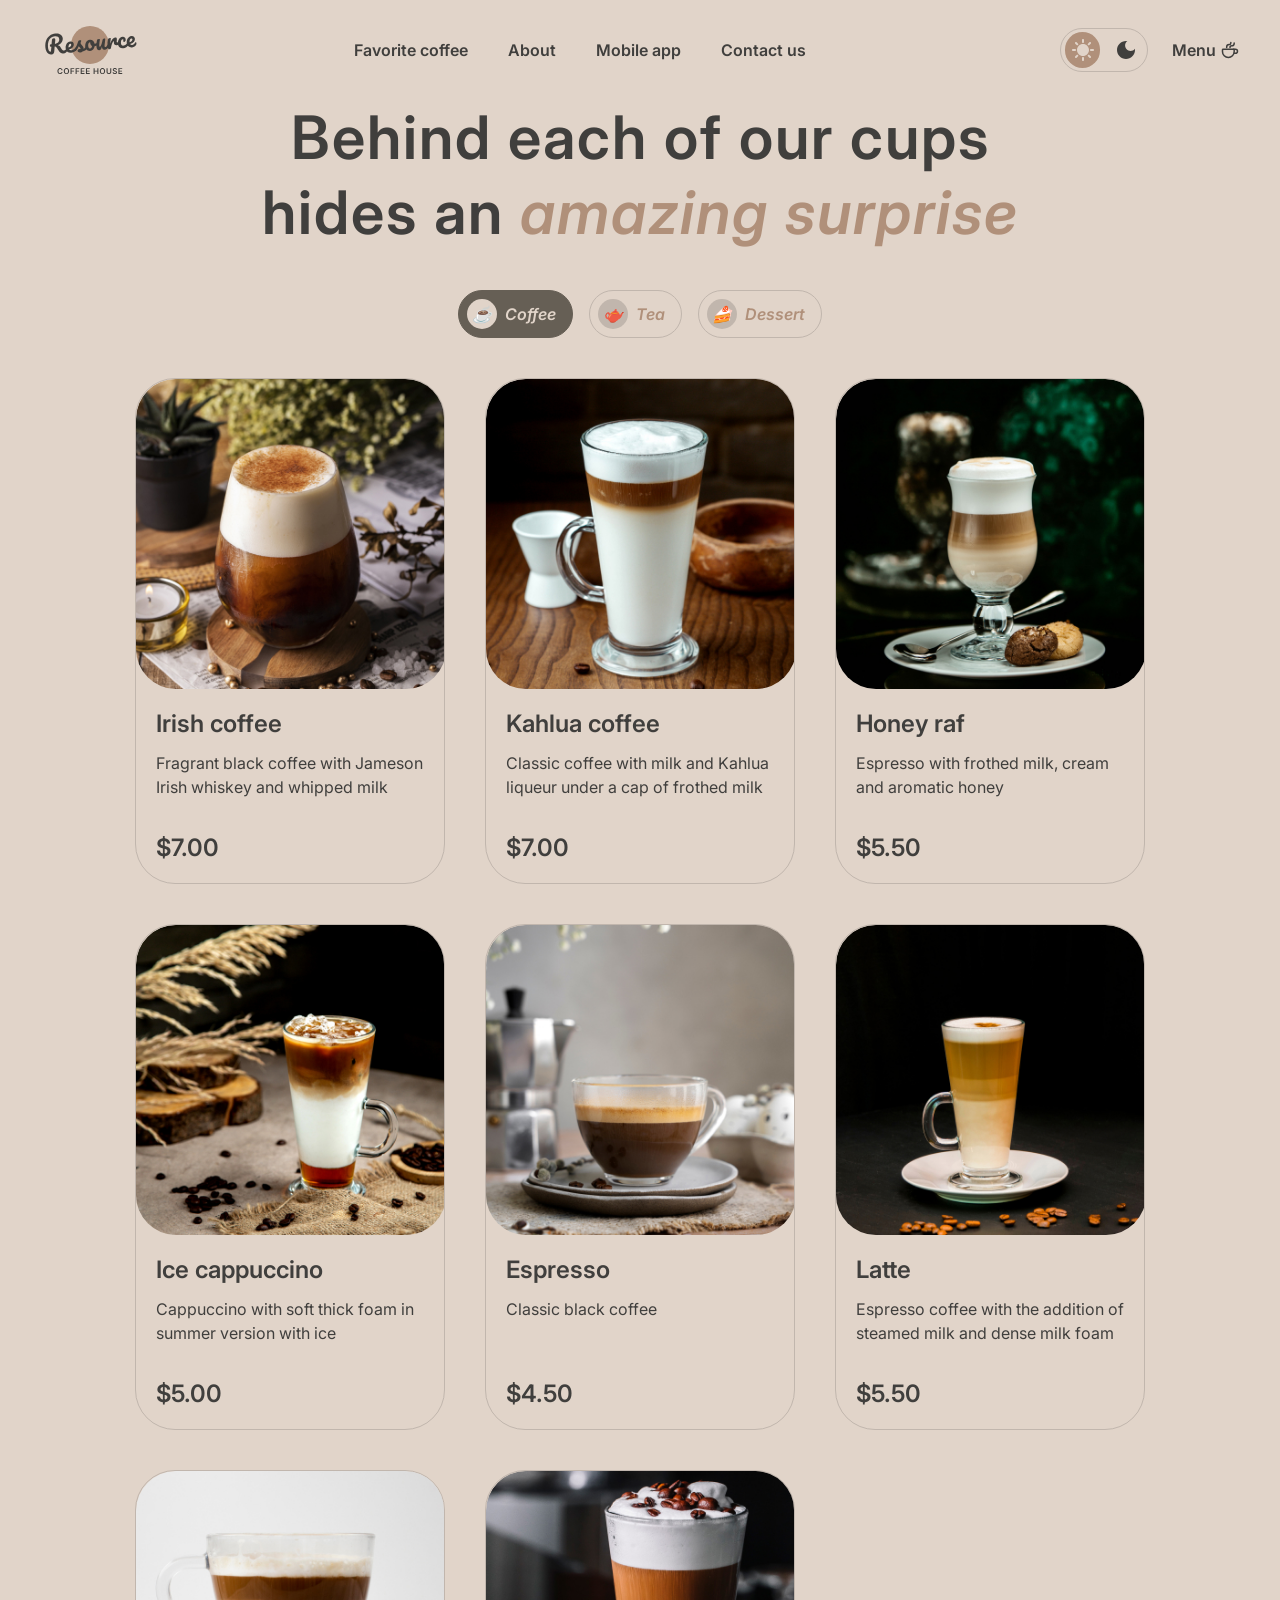
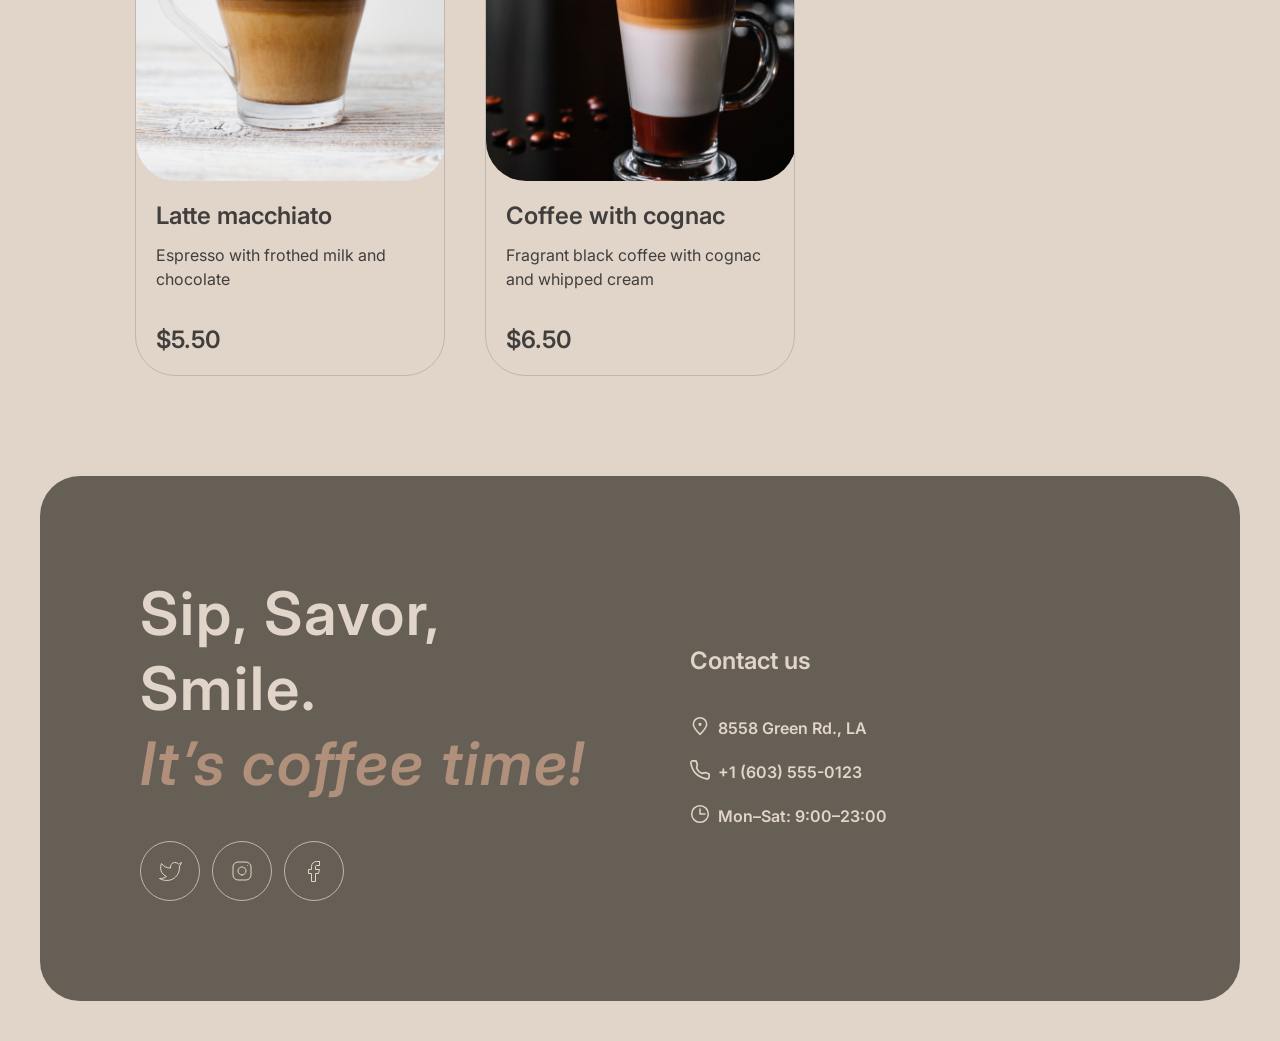
==== menu.html @ de2faab5 "Merge branch 'landing-page' of https://github.com/romanusovich/rsschool-landing-page into landing-pa" ====
<!DOCTYPE html>
<html lang="en">
<head>
    <meta charset="UTF-8">
    <meta name="viewport" content="width=device-width, initial-scale=1.0">
    <link rel="preconnect" href="https://fonts.googleapis.com">
    <link rel="preconnect" href="https://fonts.gstatic.com" crossorigin>
    <link href="https://fonts.googleapis.com/css2?family=Inter:ital,opsz,wght@0,14..32,100..900;1,14..32,100..900&family=Montserrat:ital,wght@0,100..900;1,100..900&display=swap" rel="stylesheet">
    <link rel="stylesheet" href="css/general.css">
    <link rel="stylesheet" href="css/menu.css">
    <link rel="stylesheet" href="css/hover.css">
    <link rel="stylesheet" href="css/theme-switch.css">
    <link rel="icon" href="images/logo.svg" type="image/svg+xml">
    <title>Coffee House</title>
</head>
<body class="light-theme">
    <div class="container">
        <header>
            <a class="logo" href="index.html">
                <img src="images/logo.svg" alt="Coffee House logo">
            </a>
            <nav>
                <ul>
                    <li><a class="action" href="index.html#fav-coffee">Favorite coffee</a></li>
                    <li><a class="action" href="index.html#about">About</a></li>
                    <li><a class="action" href="index.html#mobile-app">Mobile app</a></li>
                    <li><a class="action" href="index.html#contacts-offer">Contact us</a></li>
                </ul>
            </nav>
            <div class="header-actions">
                <div class="theme-switch">
                    <div class="light active">
                        <svg width="22" height="22" viewBox="0 0 22 22" xmlns="http://www.w3.org/2000/svg">
                            <path d="M10 3V1C10 0.45 10.45 0 11 0C11.55 0 12 0.45 12 1V3C12 3.55 11.55 4 11 4C10.45 4 10 3.55 10 3ZM17.36 6.05L18.77 4.63C19.16 4.24 19.16 3.61 18.77 3.22C18.38 2.83 17.75 2.83 17.36 3.22L15.95 4.64C15.56 5.03 15.56 5.66 15.95 6.05C16.34 6.44 16.97 6.44 17.36 6.05ZM21 10H19C18.45 10 18 10.45 18 11C18 11.55 18.45 12 19 12H21C21.55 12 22 11.55 22 11C22 10.45 21.55 10 21 10ZM11 18C10.45 18 10 18.45 10 19V21C10 21.55 10.45 22 11 22C11.55 22 12 21.55 12 21V19C12 18.45 11.55 18 11 18ZM4.64 6.05L3.22 4.64C2.83 4.25 2.83 3.61 3.22 3.23C3.61 2.85 4.25 2.84 4.63 3.23L6.04 4.64C6.43 5.03 6.43 5.67 6.04 6.05C5.65 6.43 5.02 6.44 4.64 6.05ZM15.95 15.95C15.56 16.34 15.56 16.98 15.95 17.36L17.36 18.77C17.75 19.16 18.39 19.16 18.77 18.77C19.16 18.38 19.16 17.74 18.77 17.36L17.36 15.95C16.98 15.56 16.34 15.56 15.95 15.95ZM1 12H3C3.55 12 4 11.55 4 11C4 10.45 3.55 10 3 10H1C0.45 10 0 10.45 0 11C0 11.55 0.45 12 1 12ZM4.64 18.78L6.05 17.37C6.44 16.98 6.44 16.34 6.05 15.96C5.66 15.58 5.02 15.57 4.64 15.96L3.23 17.37C2.84 17.76 2.84 18.4 3.23 18.78C3.61 19.17 4.25 19.17 4.64 18.78ZM11 5C7.69 5 5 7.69 5 11C5 14.31 7.69 17 11 17C14.31 17 17 14.31 17 11C17 7.69 14.31 5 11 5Z"/>
                        </svg>
                    </div>
                    <div class="dark">
                        <svg width="18" height="18" viewBox="0 0 18 18" xmlns="http://www.w3.org/2000/svg">
                            <path d="M9 0C4.03 0 0 4.03 0 9C0 13.97 4.03 18 9 18C13.97 18 18 13.97 18 9C18 8.54 17.96 8.08 17.9 7.64C16.92 9.01 15.32 9.9 13.5 9.9C10.52 9.9 8.1 7.48 8.1 4.5C8.1 2.69 8.99 1.08 10.36 0.0999999C9.92 0.0399999 9.46 0 9 0Z"/>
                        </svg>
                    </div>
                </div>
                <div class="coffee-menu">
                    <a class="action" href="menu.html">
                        <p class="action">Menu</p>
                        <svg width="20" height="20" viewBox="0 0 20 20" fill="none" xmlns="http://www.w3.org/2000/svg">
                            <path d="M14.167 9.76667V11.6667C14.167 14.8883 11.5553 17.5 8.33366 17.5C5.112 17.5 2.50033 14.8883 2.50033 11.6667V9.76667C2.50033 9.4353 2.76896 9.16667 3.10033 9.16667H13.567C13.8984 9.16667 14.167 9.4353 14.167 9.76667Z" stroke="currentColor" stroke-width="1.5" stroke-linecap="round" stroke-linejoin="round"/>
                            <path d="M10.0003 7.50008C10.0003 6.66675 10.5956 5.83341 11.786 5.83341C13.101 5.83341 14.167 4.76743 14.167 3.45246V2.91675" stroke="currentColor" stroke-width="1.5" stroke-linecap="round" stroke-linejoin="round"/>
                            <path d="M6.66634 7.5V7.08333C6.66634 5.70262 7.78563 4.58333 9.16634 4.58333C10.0868 4.58333 10.833 3.83714 10.833 2.91667V2.5" stroke="currentColor" stroke-width="1.5" stroke-linecap="round" stroke-linejoin="round"/>
                            <path d="M13.333 9.16675H15.4163C16.5669 9.16675 17.4997 10.0995 17.4997 11.2501C17.4997 12.4007 16.5669 13.3334 15.4163 13.3334H14.1663" stroke="currentColor" stroke-width="1.5" stroke-linecap="round" stroke-linejoin="round"/>
                        </svg>
                    </a>
                </div>
                <div class="burger-menu">
                    <svg width="18" height="10" viewBox="0 0 18 10" fill="none" xmlns="http://www.w3.org/2000/svg">
                        <path d="M0.75 0.75H16.75" stroke="#403F3D" stroke-width="1.5" stroke-linecap="round" stroke-linejoin="round"/>
                        <path d="M0.75 8.75H16.75" stroke="#403F3D" stroke-width="1.5" stroke-linecap="round" stroke-linejoin="round"/>
                    </svg>
                </div>
            </div>
        </header>
        <main>
            <section class="menu">
                <div class="menu-offer">
                    <h2>Behind each of our cups hides an <span>amazing surprise</span></h2>
                    <div class="menu-tabs">
                        <button class="active">
                            <span class="tab-icon action">☕</span>
                            <span class="tab-text action">Coffee</span>
                        </button>
                        <button>
                            <span class="tab-icon action">🫖</span>
                            <span class="tab-text action">Tea</span>
                        </button>
                        <button>
                            <span class="tab-icon action">🍰</span>
                            <span class="tab-text action">Dessert</span>
                        </button>
                    </div>
                </div>
                <div class="menu-grid">
                    <div class="menu-item">
                        <img src="images/coffee-1.jpg" alt="Irish coffee">
                        <div class="menu-item-description">
                            <h3>Irish coffee</h3>
                            <p class="medium">Fragrant black coffee with Jameson Irish whiskey and whipped milk</p>
                            <h3 class="price">$7.00</h3>
                        </div>
                    </div>
                    <div class="menu-item">
                        <img src="images/coffee-2.jpg" alt="Kahlua coffee">
                        <div class="menu-item-description">
                            <h3>Kahlua coffee</h3>
                            <p class="medium">Classic coffee with milk and Kahlua liqueur under a cap of frothed milk</p>
                            <h3 class="price">$7.00</h3>
                        </div>
                    </div>
                    <div class="menu-item">
                        <img src="images/coffee-3.jpg" alt="Honey raf">
                        <div class="menu-item-description">
                            <h3>Honey raf</h3>
                            <p class="medium">Espresso with frothed milk, cream and aromatic honey</p>
                            <h3 class="price">$5.50</h3>
                        </div>
                    </div>
                    <div class="menu-item">
                        <img src="images/coffee-4.jpg" alt="Ice cappuccino">
                        <div class="menu-item-description">
                            <h3>Ice cappuccino</h3>
                            <p class="medium">Cappuccino with soft thick foam in summer version with ice</p>
                            <h3 class="price">$5.00</h3>
                        </div>
                    </div>
                    <div class="menu-item">
                        <img src="images/coffee-5.jpg" alt="Espresso">
                        <div class="menu-item-description">
                            <h3>Espresso</h3>
                            <p class="medium">Classic black coffee</p>
                            <h3 class="price">$4.50</h3>
                        </div>
                    </div>
                    <div class="menu-item">
                        <img src="images/coffee-6.jpg" alt="Latte">
                        <div class="menu-item-description">
                            <h3>Latte</h3>
                            <p class="medium">Espresso coffee with the addition of steamed milk and dense milk foam</p>
                            <h3 class="price">$5.50</h3>
                        </div>
                    </div>
                    <div class="menu-item">
                        <img src="images/coffee-7.jpg" alt="Latte macchiato">
                        <div class="menu-item-description">
                            <h3>Latte macchiato</h3>
                            <p class="medium">Espresso with frothed milk and chocolate</p>
                            <h3 class="price">$5.50</h3>
                        </div>
                    </div>
                    <div class="menu-item">
                        <img src="images/coffee-8.jpg" alt="Coffee with cognac">
                        <div class="menu-item-description">
                            <h3>Coffee with cognac</h3>
                            <p class="medium">Fragrant black coffee with cognac and whipped cream</p>
                            <h3 class="price">$6.50</h3>
                        </div>
                    </div>
                </div>
                <button class="load-more">
                    <img src="images/refresh.svg" alt="refresh icon">
                </button>
            </section>
        </main>
        <footer>
            <div id="contacts-offer" class="contacts-offer">
                <h2>Sip, Savor, Smile. <br><span>It’s coffee time!</span></h2>
                <div class="socials">
                    <a href="https://x.com/">
                        <svg width="23" height="19" viewBox="0 0 23 19" fill="none" xmlns="http://www.w3.org/2000/svg">
                            <path d="M22.5 0.510056C22.5 0.510056 20.4821 1.70217 19.36 2.04006C18.7577 1.34757 17.9573 0.856748 17.067 0.633982C16.1767 0.411216 15.2395 0.467251 14.3821 0.794509C13.5247 1.12177 12.7884 1.70446 12.273 2.46377C11.7575 3.22309 11.4877 4.12239 11.5 5.04006V6.04006C9.74263 6.08562 8.00127 5.69587 6.43101 4.9055C4.86074 4.11513 3.51032 2.94869 2.5 1.51006C2.5 1.51006 -1.5 10.5101 7.5 14.5101C5.44053 15.908 2.98716 16.609 0.5 16.5101C9.5 21.5101 20.5 16.5101 20.5 5.01006C20.4991 4.73151 20.4723 4.45365 20.42 4.18006C21.4406 3.17355 22.5 0.510056 22.5 0.510056Z" stroke="currentColor" stroke-linecap="round" stroke-linejoin="round"/>
                        </svg>
                    </a>
                    <a href="https://instagram.com">
                        <svg width="24" height="24" viewBox="0 0 24 24" fill="none" xmlns="http://www.w3.org/2000/svg">
                            <path d="M12 16C14.2091 16 16 14.2091 16 12C16 9.79086 14.2091 8 12 8C9.79086 8 8 9.79086 8 12C8 14.2091 9.79086 16 12 16Z" stroke="currentColor" stroke-linecap="round" stroke-linejoin="round"/>
                            <path d="M3 16V8C3 5.23858 5.23858 3 8 3H16C18.7614 3 21 5.23858 21 8V16C21 18.7614 18.7614 21 16 21H8C5.23858 21 3 18.7614 3 16Z" stroke="currentColor"/>
                            <path d="M17.5 6.51L17.51 6.49889" stroke="currentColor" stroke-linecap="round" stroke-linejoin="round"/>
                        </svg>
                    </a>
                    <a href="https://facebook.com">
                        <svg width="12" height="21" viewBox="0 0 12 21" fill="none" xmlns="http://www.w3.org/2000/svg">
                            <path d="M11.5 0.5H8.5C7.17392 0.5 5.90215 1.02678 4.96447 1.96447C4.02678 2.90215 3.5 4.17392 3.5 5.5V8.5H0.5V12.5H3.5V20.5H7.5V12.5H10.5L11.5 8.5H7.5V5.5C7.5 5.23478 7.60536 4.98043 7.79289 4.79289C7.98043 4.60536 8.23478 4.5 8.5 4.5H11.5V0.5Z" stroke="currentColor" stroke-linecap="round" stroke-linejoin="round"/>
                        </svg>
                    </a>
                </div>
            </div>
            <div class="contacts-info">
                <h3>Contact us</h3>
                <div class="contacts">
                    <div class="contact-item">
                        <img src="images/pin.svg" alt="location icon">
                        <a class="action" href="https://www.google.com/maps/search/8558+Green+Rd,+Slidell,+LA,+%D0%A1%D0%A8%D0%90/@30.2691856,-89.8079256,7402m/data=!3m2!1e3!4b1?authuser=0&entry=ttu&g_ep=EgoyMDI2MDkxNi4wIKXMDSoASAFQAw%3D%3D">8558 Green Rd.,  LA</a>
                    </div>
                    <div class="contact-item">
                        <img src="images/tel.svg" alt="phone icon">
                        <a class="action" href="tel:+16035550123">+1 (603) 555-0123</a>
                    </div>
                    <div class="contact-item">
                        <img src="images/clock.svg" alt="clock icon">
                        <a class="action" href="#">Mon–Sat: 9:00–23:00</a>
                    </div>
                </div>
            </div>
        </footer>
    </div>
    <script src="js/theme-switch.js"></script>
</body>
</html>
---- css/general.css ----
/* General Styles */
:root {
    --text-primary: #403F3D;
    --text-inverse: #E1D4C9;
    --text-accent: #B0907A;
    --bg-page: #E1D4C9;
    --bg-container: #665F55;
    --bg-overlay: #403F3DCC;
    --border-primary: #C1B6AD;
    --border-inverse: #665F55;

    --dark-text-primary: #E1D4C9;
    --dark-text-inverse: #E1D4C9;
    --dark-text-accent: #B0907A;
    --dark-bg-page: #292826;
    --dark-bg-container: #403F3D;
    --dark-bg-overlay: #292826CC;
    --dark-border-primary: #665F55;
    --dark-border-inverse: #C1B6AD;

    --backdrop-overlay: #403F3DCC;
}

@import url('https://fonts.googleapis.com/css2?family=Inter:ital,opsz,wght@0,14..32,100..900;1,14..32,100..900&family=Montserrat:ital,wght@0,100..900;1,100..900&display=swap');

h1 {
    font-family: Inter;
    font-weight: 600;
    font-style: Semi Bold;
    font-size: 72px;
    line-height: 105%;
    letter-spacing: 2px;
}

h1.accent {
    font-style: Italic;
}

h2 {
    font-family: Inter;
    font-weight: 600;
    font-style: Semi Bold;
    font-size: 60px;
    line-height: 125%;
    letter-spacing: 2px;
}

h2.accent {
    font-style: Italic;
}

h3 {
    font-family: Inter;
    font-weight: 600;
    font-style: Semi Bold;
    font-size: 24px;
    line-height: 125%;
    letter-spacing: 0%;
}

.medium {
    font-family: Inter;
    font-weight: 400;
    font-style: Regular;
    font-size: 16px;
    line-height: 150%;
    letter-spacing: 0px;
}

.caption {
    font-family: Inter;
    font-weight: 600;
    font-style: Semi Bold;
    font-size: 10px;
    line-height: 140%;
    letter-spacing: 0%;
}

.action {
    font-family: Inter;
    font-weight: 600;
    font-style: Semi Bold;
    font-size: 16px;
    line-height: 150%;
    letter-spacing: 0%;
}

.burger-link {
    font-family: Inter;
    font-weight: 600;
    font-style: Semi Bold;
    font-size: 32px;
    line-height: 125%;
    letter-spacing: 0%;
}
/* End of General Styles */

/*================================================================================*/

/* Reset Styles */
* {
    box-sizing: border-box;
    margin: 0;
    padding: 0;
}

html {
    scroll-behavior: smooth;
}

a {
    text-decoration: none;
    color: inherit;
}
/* End of Reset Styles */

/* Container Styles */
.container {
    max-width: 1440px;
    margin: 0 auto;
    display: flex;
    flex-direction: column;
    padding: 20px 40px 40px;
}
/* End of Container Styles */

/* Header Styles */
.logo {
    display: flex;
}

header {
    display: flex;
    justify-content: space-between;
    align-items: center;

    margin-bottom: 20px;
}

header > nav {
    margin-right: 40px;
}

header > nav > ul {
    display: flex;
    gap: 40px;
    list-style: none;
}

.header-actions {
    display: flex;
    gap: 24px;
    align-items: center;
}

.theme-switch {
    display: flex;
    align-items: center;
    justify-content: space-between;
    gap: 8px;

    padding: 4px;
    width: 88px;
    height: 44px;
    
    border-radius: 100px;
}

.light, .dark {
    display: flex;
    align-items: center;
    justify-content: center;

    padding: 1px;
    width: 36px;
    height: 36px;

    border-radius: 100px;
    cursor: pointer;
}

.light > svg {
    fill: var(--dark-text-primary);
}
.dark > svg {
    fill: var(--text-primary);
}

.coffee-menu {
    display: flex;
    align-items: center;
    justify-content: space-between;
    gap: 8px;
}

.coffee-menu a {
    display: flex;
    align-items: center;
    gap: 4px;

    height: 28px;
}

.burger-menu {
    display: none;
}
/* End of Header Styles */

/*Footer Styles */
footer {
    display: flex;
    justify-content: space-between;
    align-items: center;

    margin-top: 100px;
    padding: 100px;
    border-radius: 40px;
    gap: 100px;
}

.contacts-offer {
    display: flex;
    flex-direction: column;
    gap: 40px;

    flex: 1;
}

.socials {
    display: flex;
    gap: 12px;
}

.socials a {
    display: flex;
    align-items: center;
    justify-content: center;

    width: 60px;
    height: 60px;

    border-radius: 100px;
    
    cursor: pointer;
}

.contacts-info {
    display: flex;
    flex-direction: column;
    gap: 40px;

    flex: 1;
}

.contacts {
    display: flex;
    flex-direction: column;
    gap: 16px;
}

.contact-item {
    display: flex;
    align-items: flex-start;
    gap: 8px;

    height: 28px;
    cursor: pointer;
}
/* End of Footer Styles */

@media (max-width: 768px) {
    /* Responsive Header Styles */
    .burger-menu {
        display: flex;
        align-items: center;
        justify-content: center;

        width: 44px;
        height: 44px;

        border-radius: 100px;
    }

    .theme-switch {
        width: 104px;
        height: 52px;
    }

    .light, .dark {
        width: 44px;
        height: 44px;
    }

    header > nav, .coffee-menu {
        display: none;
    }
    /* End of Responsive Header Styles */
}

@media (max-width: 992px) {
    /* Responsive Footer Styles for Medium Screens */
    footer {
        flex-direction: column;
        align-items: flex-start;
        padding: 100px 60px;
    }
    /* End of Responsive Footer Styles for Medium Screens */
}

@media (max-width: 515px) {
    /* Responsive Text for Extra Small Screens */
    h1 {
        font-size: 42px;
        line-height: 115%;
    }

    h2 {
        font-size: 32px;
        letter-spacing: 1px;
    }
    /* End of Responsive Text for Extra Small Screens */

    .container {
        padding: 20px 16px 40px;
    }

    /* Header Styles for Extra Small Screens */
    .header-actions {
        gap: 12px;
    }
    /* End of Header Styles for Extra Small Screens */

    footer {
        padding: 60px 16px;
        gap: 40px;
    }
}
---- css/menu.css ----
section {
    max-width: 1360px;
}

.menu {
    display: flex;
    align-items: center;
    flex-direction: column;
    gap: 40px;
}

.menu-offer {
    display: flex;
    flex-direction: column;
    align-items: center;
    text-align: center;
    
    gap: 40px;
    max-width: 800px;
}

.menu-tabs {
    display: flex;
    gap: 16px;
}

.menu-tabs button {
    display: flex;
    align-items: center;
    justify-content: center;

    gap: 8px;
    padding: 8px 16px 8px 8px;

    background: none;

    border-radius: 100px;

    cursor: pointer;
}

.tab-icon {
    display: flex;
    align-items: center;
    justify-content: center;

    width: 30px;
    height: 30px;

    border-radius: 100px;
}

.menu-grid {
    display: grid;
    justify-content: center;
    grid-template-columns: repeat(auto-fit, minmax(310px, 310px));
    gap: 40px;
    width: 100%;
}

.menu-item {
    display: flex;
    flex-direction: column;
    
    height: 506px;
    overflow: hidden;
    
    border-radius: 40px;
}

.menu-item img {
    width: 310px;
    height: 310px;
    border-radius: 40px;
}

.menu-item-description {
    display: flex;
    flex-direction: column;
    flex-grow: 1;
    text-align: left;
    
    padding: 20px;
    gap: 12px;
}

.price {
    margin-top: auto;
}

.load-more {
    display: none;
}

@media (max-width: 768px) {
    .menu-grid {
        padding: 0 14px;
    }

    .menu-item:nth-child(n + 5) {
        display: none;
    }

    .load-more {
        display: flex;
        justify-content: center;
        align-items: center;

        width: 60px;
        height: 60px;
        
        border-radius: 100px;
    }
}

@media (max-width: 380px) {
    .menu-tabs {
        gap: 8px;
    }
}
---- css/hover.css ----
@media (hover: hover) {
    * {
        transition: all 0.3s ease;
    }

    /* Styles for devices that support hover */
    nav > ul > li:hover, .coffee-menu a:hover {
        box-shadow: inset 0 -2px 0 var(--text-primary);
    }

    .dark:hover {
        background-color: var(--dark-border-primary);
    }
    .dark:hover > svg {
        fill: var(--text-inverse);
    }
    .light:hover {
        background-color: var(--text-accent);
    }
    .light:hover > svg {
        fill: var(--text-inverse);
    }

    .hero-offer a:hover > img {
        display: block;
    }

    .prev:hover, .next:hover {
        background-color: var(--bg-container);
    }
    .prev:hover > svg, .next:hover > svg {
        color: var(--text-inverse);
    }

    .mobile-app-offer a:hover {
        background-color: var(--bg-container);
    }
    .mobile-app-offer .buttons a:hover span {
        color: var(--text-inverse);
    }
    .mobile-app-offer .buttons a:hover svg {
        fill: var(--text-inverse);
    }

    .socials a:hover {
        background-color: var(--text-inverse);
    }
    .socials a:hover svg {
        color: var(--text-primary);
    }

    .contact-item:hover a {
        box-shadow: inset 0 -2px 0 var(--text-inverse);
    }

    .menu-tabs button:hover {
    background-color: var(--bg-container);
    }
    .menu-tabs button:hover .tab-text {
        color: var(--text-inverse);
    }
    .menu-tabs button:hover .tab-icon {
        background-color: var(--bg-page);
    }
}
---- css/theme-switch.css ----
/* Theme switch styles */
.light.active {
    background-color: var(--text-accent);
}
.light.active > svg {
    fill: var(--text-inverse);
}
.dark.active {
    background-color: var(--dark-border-primary);
}
.dark.active > svg {
    fill: var(--text-inverse);
}
/* End of theme switch styles */

/* Light theme styles */
body.light-theme {
    background-color: var(--bg-page);
}

body.light-theme .container {
    color: var(--text-primary);
}

body.light-theme span {
    color: var(--text-accent);
    font-style: Italic;
}

body.light-theme .theme-switch {
    border: 1px solid var(--border-primary);
}

body.light-theme .coffee-menu svg {
    color: var(--text-primary);
}

body.light-theme .burger-menu {
    border: 1px solid var(--border-inverse);
}

body.light-theme .hero {
    color: var(--text-inverse);
}

body.light-theme .hero-offer > a {
    background-color: var(--bg-page);
    color: var(--text-primary);
}

body.light-theme .prev, body.light-theme .next {
    border: 1px solid var(--border-inverse);
    background-color: var(--bg-page);
}

body.light-theme .prev > svg, body.light-theme .next > svg {
    color: var(--text-primary);
}

body.light-theme .controls svg.active {
    fill: var(--border-inverse);
}

body.light-theme .controls svg {
    fill: var(--border-primary);
}

body.light-theme .buttons a {
    border: 1px solid var(--border-inverse);
}

body.light-theme .buttons a span {
    color: var(--text-primary);
}

body.light-theme .buttons a svg {
    fill: var(--text-primary);
}

body.light-theme footer {
    background-color: var(--bg-container);
    color: var(--text-inverse);
}

body.light-theme .socials a {
    border: 1px solid var(--border-primary);
    background-color: var(--bg-container);
}

body.light-theme .socials svg {
    color: var(--text-inverse);
}
/* End of light theme styles */

/* Dark theme styles */
body.dark-theme {
    background-color: var(--dark-bg-page);
}

body.dark-theme .container {
    color: var(--dark-text-primary);
}

body.dark-theme span {
    color: var(--dark-text-accent);
    font-style: Italic;
}

body.dark-theme .theme-switch {
    border: 1px solid var(--dark-border-primary);
}

body.dark-theme .coffee-menu svg {
    color: var(--dark-text-primary);
}

body.dark-theme .burger-menu {
    border: 1px solid var(--dark-border-inverse);
}

body.dark-theme .hero {
    color: var(--dark-text-inverse);
}

body.dark-theme .hero-offer > a {
    background-color: var(--dark-bg-page);
    color: var(--dark-text-primary);
}

body.dark-theme .prev, body.dark-theme .next {
    border: 1px solid var(--dark-border-inverse);
    background-color: var(--dark-bg-page);
}

body.dark-theme .prev > svg, body.dark-theme .next > svg {
    color: var(--dark-text-primary);
}

body.dark-theme .controls svg.active {
    fill: var(--dark-border-inverse);
}

body.dark-theme .controls svg {
    fill: var(--dark-border-primary);
}

body.dark-theme .buttons a {
    border: 1px solid var(--dark-border-inverse);
}

body.dark-theme .buttons a span {
    color: var(--dark-text-primary);
}

body.dark-theme .buttons a svg {
    fill: var(--dark-text-primary);
}

body.dark-theme footer {
    background-color: var(--dark-bg-container);
    color: var(--dark-text-inverse);
}

body.dark-theme .socials a {
    border: 1px solid var(--dark-border-primary);
    background-color: var(--dark-bg-container);
}

body.dark-theme .socials svg {
    color: var(--dark-text-inverse);
}
/* End of dark theme styles */

/* Menu light theme styles */
body.light-theme .menu-tabs button {
    border: 1px solid var(--border-primary);
    color: var(--text-primary);
}

body.light-theme .tab-icon {
    background-color: var(--border-primary);
}

body.light-theme .menu-tabs button.active {
    border-color: var(--bg-container);
    background-color: var(--bg-container);
}
body.light-theme .menu-tabs button.active .tab-text {
    color: var(--text-inverse);
}
body.light-theme .menu-tabs button.active .tab-icon {
    background-color: var(--bg-page);
}

body.light-theme .menu-item {
    border: 1px solid var(--border-primary);
}

body.light-theme .load-more {
    border: 1px solid var(--border-primary);
    background-color: var(--bg-page);
}
/* End of menu light theme styles */

/* Menu dark theme styles */
body.dark-theme .menu-tabs button {
    border: 1px solid var(--dark-border-primary);
    color: var(--dark-text-primary);
}

body.dark-theme .tab-icon {
    background-color: var(--dark-border-primary);
}

body.dark-theme .menu-tabs button.active {
    border-color: var(--dark-bg-container);
    background-color: var(--dark-bg-container);
}
body.dark-theme .menu-tabs button.active .tab-text {
    color: var(--dark-text-inverse);
}
body.dark-theme .menu-tabs button.active .tab-icon {
    background-color: var(--dark-bg-page);
}

body.dark-theme .menu-item {
    border: 1px solid var(--dark-border-primary);
}

body.dark-theme .load-more {
    border: 1px solid var(--dark-border-primary);
    background-color: var(--dark-bg-page);
}
/* End of menu dark theme styles */
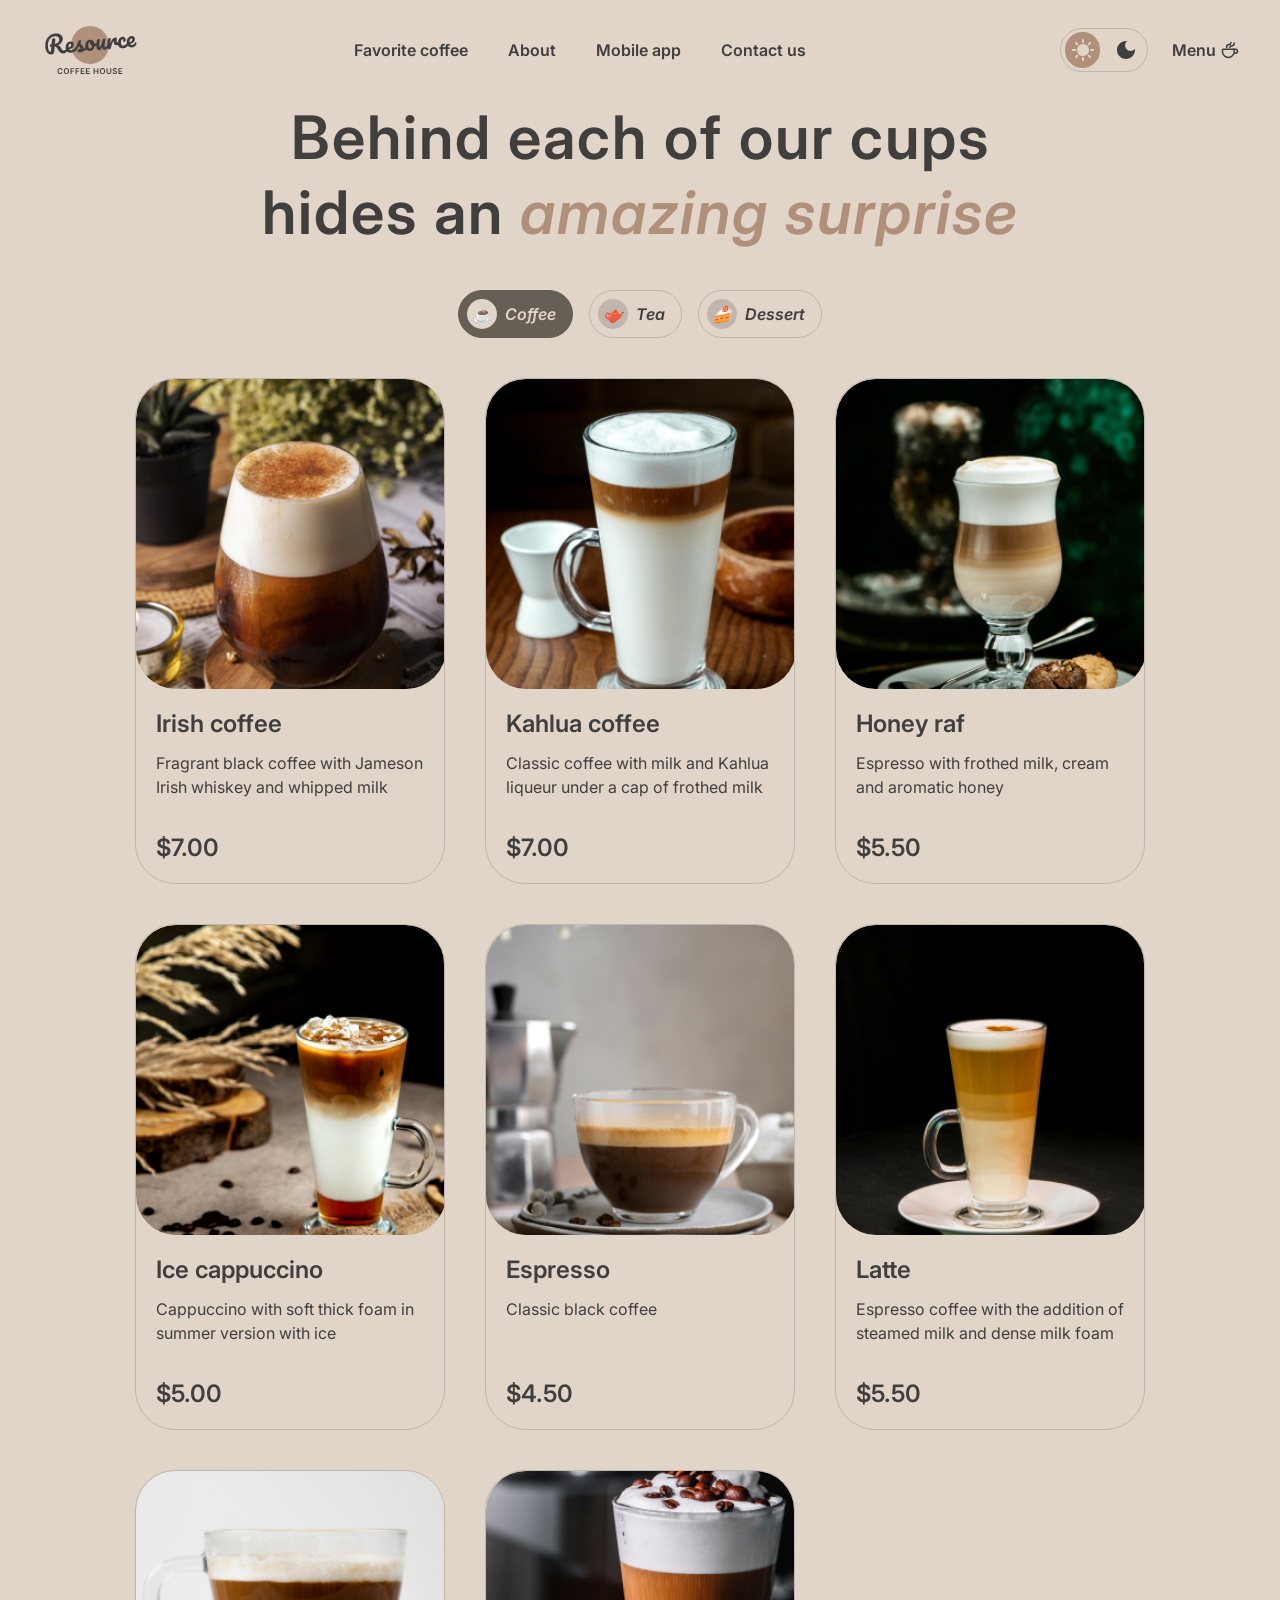
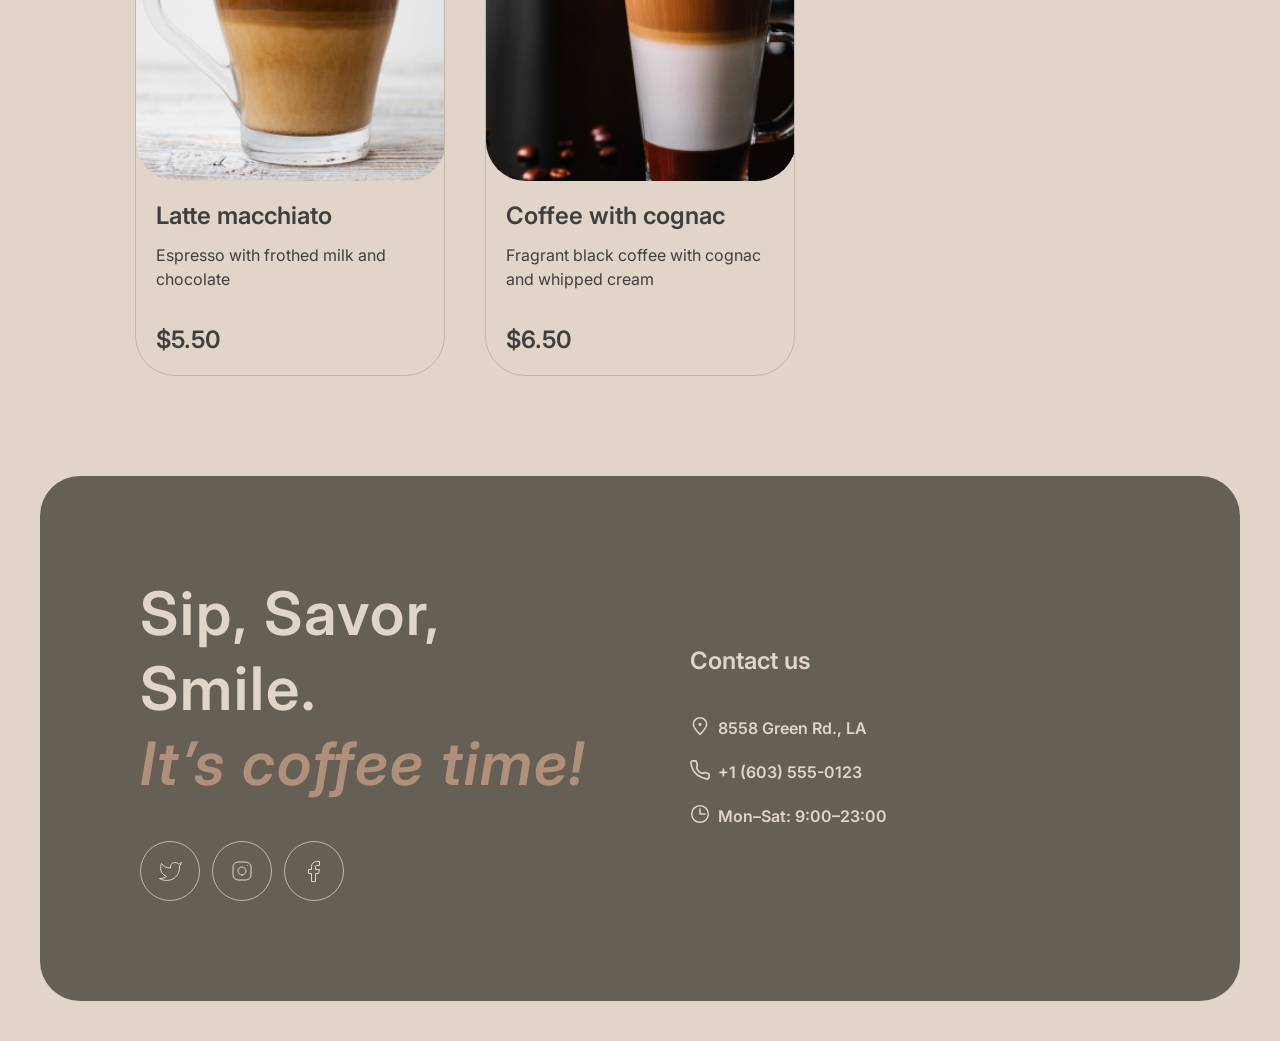
==== commit ccf160e4: "fix: fix hover effects" ====
--- a/menu.html
+++ b/menu.html
@@ -17,7 +17,28 @@
     <div class="container">
         <header>
             <a class="logo" href="index.html">
-                <img src="images/logo.svg" alt="Coffee House logo">
+                <svg width="100" height="60" viewBox="0 0 100 60" fill="none" xmlns="http://www.w3.org/2000/svg">
+                    <path d="M69 25C69 35.4934 60.4934 44 50 44C39.5066 44 31 35.4934 31 25C31 14.5066 39.5066 6 50 6C60.4934 6 69 14.5066 69 25Z" fill="#B0907A"/>
+                    <path d="M95.6784 22.2913C95.8856 22.2732 96.0534 22.3548 96.1817 22.5364C96.326 22.7165 96.4127 22.9739 96.442 23.3086C96.4922 23.8824 96.4 24.3884 96.1652 24.8265C95.7789 25.5509 95.2359 26.1365 94.5362 26.5832C93.8524 27.0285 93.0084 27.295 92.0042 27.3829C90.4741 27.5168 89.2469 27.1664 88.3226 26.3318C87.3969 25.4812 86.8658 24.2749 86.7291 22.7129C86.6329 21.6131 86.7748 20.5727 87.1547 19.5919C87.5333 18.5951 88.1046 17.7822 88.8687 17.1532C89.6487 16.5229 90.5568 16.1623 91.5928 16.0717C92.5173 15.9908 93.2829 16.2049 93.8895 16.714C94.4948 17.2071 94.8386 17.9239 94.9209 18.8643C95.0171 19.9641 94.7016 20.9473 93.9743 21.814C93.2617 22.6633 91.9772 23.4021 90.1208 24.0303C90.5675 24.73 91.2451 25.0401 92.1537 24.9606C92.8072 24.9035 93.3279 24.7053 93.7158 24.3662C94.1197 24.0257 94.5692 23.4725 95.0643 22.7064C95.2346 22.4506 95.4393 22.3122 95.6784 22.2913ZM91.3914 18.4503C90.8016 18.5019 90.3295 18.8885 89.9751 19.6102C89.6365 20.3304 89.5098 21.1767 89.5949 22.149L89.5991 22.1968C90.5199 21.8914 91.2318 21.4918 91.7347 20.9981C92.2376 20.5044 92.4632 19.9626 92.4117 19.3729C92.3852 19.0701 92.2766 18.8386 92.0859 18.6786C91.9098 18.5013 91.6783 18.4252 91.3914 18.4503Z" fill="currentColor"/>
+                    <path d="M83.2976 28.1446C81.7356 28.2813 80.4779 27.9497 79.5245 27.1497C78.5857 26.3324 78.0529 25.1985 77.926 23.7481C77.813 22.457 77.969 21.303 78.394 20.2861C78.819 19.2692 79.4149 18.4622 80.1818 17.8651C80.9487 17.268 81.7784 16.9304 82.671 16.8523C83.5477 16.7756 84.2481 16.9793 84.7723 17.4635C85.311 17.9303 85.6159 18.5702 85.6871 19.383C85.7456 20.0525 85.6437 20.6316 85.3813 21.1203C85.1348 21.6076 84.7725 21.8722 84.2944 21.9141C83.9915 21.9406 83.7382 21.8904 83.5344 21.7637C83.3465 21.6356 83.2414 21.444 83.2191 21.189C83.2093 21.0774 83.2141 20.9485 83.2334 20.8023C83.2527 20.6561 83.2676 20.5504 83.278 20.4852C83.3367 20.2392 83.357 20.0125 83.3389 19.8053C83.3208 19.5981 83.2511 19.4436 83.1297 19.3418C83.0243 19.2386 82.876 19.1953 82.6847 19.2121C82.3181 19.2441 81.9901 19.4415 81.7006 19.8041C81.4097 20.1508 81.193 20.6114 81.0506 21.186C80.9081 21.7606 80.8661 22.3826 80.9247 23.0521C81.0865 24.901 81.9723 25.7551 83.5821 25.6142C84.2356 25.557 84.9181 25.2805 85.6296 24.7846C86.3556 24.2714 87.0469 23.5444 87.7034 22.6036C87.8752 22.3637 88.0806 22.2333 88.3197 22.2124C88.5269 22.1942 88.6946 22.2759 88.8229 22.4574C88.9672 22.6375 89.054 22.895 89.0832 23.2297C89.1362 23.8354 89.028 24.3427 88.7587 24.7518C88.0904 25.7418 87.2526 26.5378 86.2452 27.1399C85.2524 27.7247 84.2699 28.0596 83.2976 28.1446Z" fill="currentColor"/>
+                    <path d="M69.548 29.3476C68.9423 29.4006 68.4841 29.1195 68.1733 28.5042C67.8784 27.8876 67.6696 26.8779 67.5469 25.4753C67.3656 23.4032 67.4882 21.4089 67.9148 19.4924C68.0179 19.0177 68.2197 18.6627 68.5203 18.4276C68.8355 18.1752 69.288 18.0232 69.8778 17.9716C70.1965 17.9437 70.4232 17.964 70.5577 18.0326C70.6921 18.1011 70.7692 18.2469 70.7887 18.4701C70.811 18.7251 70.7416 19.3094 70.5806 20.2229C70.477 20.8744 70.3983 21.4434 70.3445 21.93C70.2907 22.4165 70.2626 23.0132 70.2602 23.7201C70.6663 22.3033 71.1584 21.136 71.7366 20.2181C72.3148 19.3002 72.8987 18.6308 73.4883 18.2098C74.0938 17.7874 74.6595 17.5532 75.1855 17.5072C76.2215 17.4166 76.7849 17.8893 76.8755 18.9253C76.8936 19.1325 76.8658 19.6409 76.7921 20.4504C76.7204 21.0991 76.6915 21.5032 76.7054 21.6626C76.7542 22.2204 76.9779 22.4819 77.3764 22.4471C77.8227 22.408 78.3658 22.0072 79.0057 21.2445C79.1948 21.0191 79.4009 20.8967 79.6241 20.8772C79.8313 20.8591 79.9991 20.9408 80.1274 21.1223C80.2702 21.2864 80.3549 21.5199 80.3814 21.8228C80.433 22.4125 80.314 22.8887 80.0245 23.2513C79.6187 23.7526 79.1275 24.1971 78.5511 24.5848C77.9893 24.9552 77.3736 25.1697 76.7042 25.2282C75.8594 25.3021 75.1951 25.1434 74.7111 24.7521C74.2431 24.3594 73.977 23.7965 73.9129 23.0633C73.892 22.8242 73.895 22.583 73.9219 22.3397C73.9258 22.0182 73.923 21.8016 73.9132 21.69C73.8909 21.435 73.7921 21.3151 73.6167 21.3305C73.3777 21.3514 73.0826 21.6503 72.7315 22.2271C72.395 22.7865 72.0738 23.5213 71.768 24.4314C71.4621 25.3415 71.2322 26.2932 71.0782 27.2864C70.9684 28.0509 70.8058 28.5791 70.5904 28.8709C70.3896 29.1455 70.0421 29.3044 69.548 29.3476Z" fill="currentColor"/>
+                    <path d="M59.2452 30.2488C58.5279 30.3116 57.9096 30.0364 57.3902 29.4233C56.8853 28.7929 56.5897 27.9836 56.5032 26.9954C56.3986 25.8 56.3828 24.7012 56.4557 23.699C56.5273 22.6809 56.6975 21.5979 56.9665 20.4501C57.0841 19.958 57.2772 19.5958 57.546 19.3635C57.8148 19.1312 58.26 18.9878 58.8816 18.9334C59.2323 18.9028 59.4762 18.9376 59.6135 19.038C59.7667 19.1371 59.8531 19.2981 59.8726 19.5213C59.8838 19.6488 59.8337 20.0868 59.7226 20.8354C59.6148 21.4391 59.534 21.9842 59.4802 22.4707C59.3078 24.1722 59.246 25.3019 59.2948 25.8598C59.3241 26.1945 59.3849 26.4301 59.4771 26.5666C59.568 26.6871 59.7011 26.7397 59.8764 26.7244C60.1155 26.7035 60.3895 26.4386 60.6983 25.9297C61.023 25.4195 61.3421 24.6608 61.6555 23.6536C61.9849 22.6451 62.2788 21.4148 62.5372 19.9627C62.6229 19.4734 62.7842 19.114 63.0211 18.8845C63.2739 18.6535 63.6633 18.5151 64.1893 18.4691C64.5559 18.437 64.8151 18.4625 64.967 18.5456C65.1174 18.6127 65.203 18.7658 65.224 19.0049C65.2588 19.4034 65.1551 20.5127 64.9128 22.3327C64.645 24.412 64.532 25.6907 64.5739 26.1688C64.6004 26.4717 64.685 26.7052 64.8279 26.8694C64.9693 27.0176 65.1437 27.0827 65.3509 27.0645C65.6697 27.0366 66.0275 26.8126 66.4244 26.3924C66.8358 25.9549 67.3698 25.2657 68.0263 24.3249C68.198 24.0851 68.4035 23.9547 68.6425 23.9337C68.8498 23.9156 69.0175 23.9973 69.1458 24.1788C69.2901 24.3589 69.3768 24.6163 69.4061 24.9511C69.4619 25.5886 69.3537 26.096 69.0815 26.4731C68.4701 27.3779 67.7896 28.1361 67.04 28.7477C66.3064 29.358 65.4375 29.707 64.4334 29.7949C63.6683 29.8618 63.0766 29.6165 62.6585 29.0588C62.2562 28.4997 62.0084 27.6862 61.9149 26.6183C61.7388 27.7259 61.4055 28.5982 60.9152 29.2354C60.4235 29.8566 59.8668 30.1944 59.2452 30.2488Z" fill="currentColor"/>
+                    <path d="M57.5606 22.8796C57.7678 22.8614 57.9362 22.9511 58.0659 23.1485C58.1956 23.346 58.2744 23.6041 58.3023 23.9229C58.3692 24.688 58.1779 25.1625 57.7282 25.3463C56.8011 25.7647 55.7659 26.048 54.6225 26.1963C54.4367 27.5616 53.9332 28.6898 53.1117 29.5808C52.2888 30.4559 51.3115 30.9429 50.1799 31.0419C49.2235 31.1256 48.3824 30.9663 47.6566 30.564C46.9467 30.1603 46.383 29.5913 45.9654 28.8569C45.5478 28.1225 45.3 27.309 45.2219 26.4164C45.1159 25.205 45.2529 24.1089 45.6328 23.1281C46.0114 22.1313 46.5841 21.3343 47.351 20.7372C48.1165 20.1242 48.9933 19.7744 49.9816 19.688C51.1929 19.582 52.2022 19.9193 53.0093 20.6999C53.8309 21.4632 54.3592 22.453 54.5941 23.6691C55.339 23.5558 56.2177 23.3183 57.23 22.9567C57.3547 22.9136 57.4649 22.8879 57.5606 22.8796ZM50.1494 28.4908C50.6595 28.4462 51.0797 28.2007 51.41 27.7542C51.7563 27.3063 51.959 26.6863 52.0182 25.8941C51.4948 25.6026 51.0739 25.1977 50.7555 24.6795C50.4531 24.1599 50.2754 23.5972 50.2224 22.9916C50.2001 22.7365 50.2017 22.4794 50.2272 22.2202L50.1076 22.2307C49.4701 22.2864 48.9633 22.644 48.5873 23.3032C48.2259 23.9452 48.094 24.824 48.1916 25.9398C48.2683 26.8164 48.4942 27.4712 48.8694 27.9042C49.2605 28.3357 49.6872 28.5313 50.1494 28.4908Z" fill="currentColor"/>
+                    <path d="M40.3093 32.4354C39.4805 32.508 38.8262 32.3725 38.3464 32.029C37.8826 31.6841 37.6298 31.2726 37.5879 30.7944C37.5517 30.38 37.6717 30.0081 37.9481 29.6787C38.2244 29.3494 38.6575 29.1589 39.2472 29.1073C39.4544 29.0892 39.6956 29.0922 39.9708 29.1163C40.2604 29.1231 40.4777 29.1282 40.6226 29.1316C40.5704 28.7185 40.4406 28.3364 40.2332 27.9851C40.0417 27.6325 39.8038 27.3 39.5195 26.9876C39.2338 26.6592 38.9682 26.3773 38.7228 26.1418C38.3109 27.1254 37.8851 27.9497 37.4454 28.6145C37.0216 29.278 36.5472 29.9137 36.0222 30.5218C35.7604 30.8338 35.4701 31.0038 35.1513 31.0316C34.8963 31.054 34.6814 30.9844 34.5067 30.823C34.3306 30.6457 34.2307 30.4216 34.207 30.1506C34.1791 29.8318 34.2648 29.5272 34.4643 29.2367L34.7416 28.827C35.5235 27.6664 36.1068 26.7159 36.4918 25.9756C36.7223 25.4896 36.9874 24.8481 37.2871 24.0509C37.5853 23.2379 37.8735 22.4016 38.1517 21.542C38.3932 20.8142 38.9921 20.4085 39.9484 20.3248C40.3947 20.2858 40.709 20.2984 40.8913 20.3628C41.0736 20.4271 41.1725 20.547 41.1878 20.7223C41.1962 20.8179 41.1775 20.9722 41.1319 21.1849C41.0863 21.3977 41.0167 21.6126 40.9233 21.8296C40.6866 22.4285 40.5857 22.9272 40.6205 23.3257C40.6415 23.5647 40.7442 23.8208 40.9286 24.0937C41.1291 24.3653 41.4235 24.7009 41.8118 25.1006C42.3804 25.7254 42.8131 26.2657 43.11 26.7216C43.4214 27.1601 43.6015 27.6583 43.6503 28.2162C43.6642 28.3756 43.6678 28.6001 43.6611 28.8898C44.4156 28.5187 45.2617 27.6335 46.1993 26.2345C46.371 25.9946 46.5765 25.8642 46.8155 25.8433C47.0227 25.8252 47.1905 25.9069 47.3188 26.0884C47.4631 26.2685 47.5498 26.5259 47.5791 26.8606C47.6321 27.4663 47.5239 27.9737 47.2545 28.3827C46.544 29.4407 45.8382 30.185 45.1371 30.6158C44.4505 31.0292 43.5747 31.2985 42.5095 31.4238C41.9194 32.0215 41.186 32.3587 40.3093 32.4354Z" fill="currentColor"/>
+                    <path d="M36.6171 26.7357C36.8243 26.7175 36.9921 26.7992 37.1204 26.9807C37.2646 27.1608 37.3514 27.4183 37.3807 27.753C37.4365 28.3905 37.3283 28.8979 37.0561 29.2751C36.5291 30.0439 35.7502 30.7786 34.7193 31.4791C33.7044 32.1782 32.5833 32.5815 31.3559 32.6888C29.6823 32.8353 28.3436 32.4947 27.3396 31.667C26.3356 30.8394 25.7646 29.6365 25.6266 28.0586C25.5304 26.9588 25.6722 25.9185 26.0522 24.9376C26.4308 23.9408 27.0021 23.1279 27.7662 22.4989C28.5462 21.8686 29.4542 21.508 30.4903 21.4174C31.4147 21.3365 32.1803 21.5506 32.787 22.0597C33.3923 22.5528 33.7361 23.2696 33.8183 24.21C33.9145 25.3098 33.599 26.293 32.8718 27.1597C32.1591 28.009 30.8826 28.7471 29.0422 29.3739C29.5048 30.0722 30.294 30.3726 31.4098 30.275C32.127 30.2122 32.9183 29.894 33.7836 29.3204C34.6634 28.7295 35.4025 27.9983 36.0009 27.1269C36.1726 26.887 36.378 26.7566 36.6171 26.7357ZM30.2888 23.796C29.6991 23.8476 29.227 24.2342 28.8725 24.9559C28.534 25.6761 28.4073 26.5224 28.4923 27.4947L28.4965 27.5425C29.4174 27.2371 30.1293 26.8375 30.6322 26.3438C31.1351 25.8501 31.3607 25.3083 31.3091 24.7186C31.2826 24.4158 31.174 24.1843 30.9834 24.0243C30.8072 23.847 30.5757 23.7709 30.2888 23.796Z" fill="currentColor"/>
+                    <path d="M27.6906 27.5167C27.8978 27.4986 28.0656 27.5803 28.1939 27.7618C28.3382 27.9419 28.4249 28.1993 28.4542 28.5341C28.5086 29.1557 28.4004 29.6631 28.1296 30.0561C27.4454 31.0476 26.7351 31.8324 25.9987 32.4108C25.261 32.9733 24.3581 33.3012 23.2902 33.3946C22.2541 33.4853 21.3451 33.2837 20.5631 32.79C19.797 32.2949 19.028 31.3985 18.256 30.1009C17.6351 29.063 17.151 28.3023 16.8035 27.8188C16.4547 27.3193 16.119 26.9712 15.7967 26.7745C15.4903 26.5765 15.1198 26.4724 14.6852 26.4622C14.6508 26.8025 14.5595 27.8705 14.4114 29.6663C14.3537 30.4744 14.3165 30.9675 14.3 31.1456C14.2256 32.1319 13.9724 32.9089 13.5402 33.4767C13.1067 34.0286 12.4038 34.3471 11.4315 34.4321C10.3636 34.5256 9.38799 34.2977 8.50477 33.7486C7.63609 33.1822 6.9298 32.3606 6.38589 31.2839C5.84059 30.1913 5.50518 28.9277 5.37968 27.4932C5.1454 24.8154 5.40544 22.4638 6.15978 20.4383C6.93006 18.4115 8.10738 16.8148 9.69174 15.6483C11.2906 14.4644 13.1899 13.7763 15.3895 13.5838C16.9196 13.45 18.223 13.5688 19.2994 13.9404C20.3759 14.312 21.1968 14.8826 21.762 15.6523C22.3432 16.4206 22.6784 17.3148 22.7676 18.3349C22.8457 19.2275 22.7073 20.1229 22.3522 21.0213C22.0117 21.9023 21.4476 22.7066 20.66 23.434C19.8724 24.1614 18.8869 24.7375 17.7034 25.1622C18.4866 25.3025 19.1057 25.5856 19.5605 26.0116C20.0154 26.4376 20.4891 27.0787 20.9816 27.9351C21.5115 28.8524 22.0112 29.5153 22.4806 29.924C22.966 30.3312 23.4955 30.5098 24.0693 30.4596C24.5794 30.4149 25.0509 30.205 25.4838 29.8299C25.9154 29.4388 26.4456 28.7981 27.0744 27.9079C27.2461 27.6681 27.4515 27.5377 27.6906 27.5167ZM11.3837 26.727C10.8418 26.7744 10.4561 26.6797 10.2266 26.4428C10.013 26.2045 9.89225 25.9259 9.86436 25.6071C9.8309 25.2246 9.92394 24.9113 10.1435 24.6672C10.379 24.4218 10.6562 24.2851 10.9749 24.2572L11.5727 24.2049C11.691 22.6206 11.8123 21.2528 11.9364 20.1016C12.053 19.0474 12.6771 18.4708 13.8088 18.3718C14.7173 18.2923 15.2071 18.659 15.2782 19.4719C15.2936 19.6473 15.2975 19.7835 15.2899 19.8805L14.9199 23.9121C15.7764 23.789 16.5393 23.5134 17.2085 23.0855C17.8937 22.6561 18.4149 22.0966 18.7722 21.4068C19.1454 20.7156 19.2957 19.9556 19.2232 19.1268C19.1353 18.1226 18.7236 17.3636 17.988 16.8498C17.2524 16.3359 16.2232 16.1369 14.9002 16.2526C13.3382 16.3893 12.0016 16.8997 10.8904 17.7839C9.79381 18.6508 8.98568 19.8779 8.46605 21.4653C7.94503 23.0366 7.78003 24.9142 7.97108 27.0978C8.06033 28.1179 8.24063 28.9855 8.51198 29.7006C8.78334 30.4157 9.08648 30.9432 9.42139 31.2834C9.75631 31.6235 10.0592 31.7817 10.3302 31.7579C10.5374 31.7398 10.6957 31.6216 10.8051 31.4032C10.9304 31.1834 11.0127 30.839 11.052 30.3698L11.3837 26.727Z" fill="currentColor"/>
+                    <path d="M78.4033 54.0001V48.1819H82.1874V49.0654H79.4573V50.645H81.9914V51.5285H79.4573V53.1165H82.2101V54.0001H78.4033Z" fill="currentColor"/>
+                    <path d="M75.9698 49.7813C75.9433 49.5332 75.8316 49.34 75.6346 49.2017C75.4395 49.0635 75.1857 48.9943 74.8732 48.9943C74.6535 48.9943 74.4651 49.0275 74.3079 49.0938C74.1507 49.1601 74.0304 49.25 73.9471 49.3637C73.8638 49.4773 73.8211 49.607 73.8192 49.7529C73.8192 49.8741 73.8467 49.9792 73.9016 50.0682C73.9585 50.1572 74.0352 50.233 74.1317 50.2955C74.2283 50.3561 74.3353 50.4072 74.4528 50.4489C74.5702 50.4906 74.6886 50.5256 74.8079 50.554L75.3533 50.6904C75.573 50.7415 75.7842 50.8106 75.9869 50.8977C76.1914 50.9849 76.3742 51.0947 76.5352 51.2273C76.698 51.3599 76.8268 51.5199 76.9215 51.7074C77.0162 51.8949 77.0636 52.1146 77.0636 52.3665C77.0636 52.7074 76.9764 53.0076 76.8022 53.2671C76.628 53.5246 76.3761 53.7263 76.0465 53.8722C75.7189 54.0161 75.3221 54.0881 74.8562 54.0881C74.4035 54.0881 74.0105 54.018 73.6772 53.8779C73.3458 53.7377 73.0863 53.5332 72.8988 53.2642C72.7132 52.9953 72.6128 52.6676 72.5977 52.2813H73.6346C73.6497 52.4839 73.7122 52.6525 73.8221 52.787C73.9319 52.9214 74.0749 53.0218 74.2511 53.0881C74.4291 53.1544 74.628 53.1875 74.8477 53.1875C75.0768 53.1875 75.2776 53.1534 75.4499 53.0852C75.6242 53.0152 75.7605 52.9186 75.859 52.7955C75.9575 52.6705 76.0077 52.5246 76.0096 52.358C76.0077 52.2065 75.9632 52.0815 75.8761 51.983C75.7889 51.8826 75.6668 51.7993 75.5096 51.733C75.3543 51.6648 75.1725 51.6042 74.9641 51.5512L74.3022 51.3807C73.823 51.2576 73.4442 51.071 73.1658 50.821C72.8893 50.5692 72.7511 50.2349 72.7511 49.8182C72.7511 49.4754 72.8439 49.1752 73.0295 48.9176C73.217 48.6601 73.4717 48.4602 73.7937 48.3182C74.1156 48.1743 74.4802 48.1023 74.8874 48.1023C75.3003 48.1023 75.6621 48.1743 75.9727 48.3182C76.2852 48.4602 76.5304 48.6582 76.7085 48.912C76.8865 49.1638 76.9783 49.4536 76.984 49.7813H75.9698Z" fill="currentColor"/>
+                    <path d="M70.2086 48.1819H71.2626V51.983C71.2626 52.3997 71.1641 52.7662 70.9672 53.0825C70.7721 53.3987 70.4975 53.6459 70.1433 53.8239C69.7891 54.0001 69.3753 54.0881 68.9018 54.0881C68.4264 54.0881 68.0117 54.0001 67.6575 53.8239C67.3033 53.6459 67.0287 53.3987 66.8336 53.0825C66.6386 52.7662 66.541 52.3997 66.541 51.983V48.1819H67.595V51.895C67.595 52.1374 67.648 52.3533 67.7541 52.5427C67.862 52.7321 68.0136 52.8807 68.2086 52.9887C68.4037 53.0948 68.6348 53.1478 68.9018 53.1478C69.1689 53.1478 69.3999 53.0948 69.595 52.9887C69.792 52.8807 69.9435 52.7321 70.0495 52.5427C70.1556 52.3533 70.2086 52.1374 70.2086 51.895V48.1819Z" fill="currentColor"/>
+                    <path d="M65.1444 51.0909C65.1444 51.7178 65.027 52.2548 64.7922 52.7017C64.5592 53.1468 64.241 53.4877 63.8376 53.7245C63.4361 53.9612 62.9806 54.0796 62.4711 54.0796C61.9617 54.0796 61.5052 53.9612 61.1018 53.7245C60.7003 53.4858 60.3821 53.144 60.1473 52.6989C59.9143 52.2519 59.7979 51.7159 59.7979 51.0909C59.7979 50.464 59.9143 49.9281 60.1473 49.483C60.3821 49.036 60.7003 48.6942 61.1018 48.4574C61.5052 48.2207 61.9617 48.1023 62.4711 48.1023C62.9806 48.1023 63.4361 48.2207 63.8376 48.4574C64.241 48.6942 64.5592 49.036 64.7922 49.483C65.027 49.9281 65.1444 50.464 65.1444 51.0909ZM64.0848 51.0909C64.0848 50.6496 64.0157 50.2775 63.8774 49.9745C63.741 49.6695 63.5516 49.4394 63.3092 49.2841C63.0668 49.1269 62.7874 49.0483 62.4711 49.0483C62.1549 49.0483 61.8755 49.1269 61.6331 49.2841C61.3907 49.4394 61.2003 49.6695 61.0621 49.9745C60.9257 50.2775 60.8575 50.6496 60.8575 51.0909C60.8575 51.5322 60.9257 51.9053 61.0621 52.2102C61.2003 52.5133 61.3907 52.7434 61.6331 52.9006C61.8755 53.0559 62.1549 53.1335 62.4711 53.1335C62.7874 53.1335 63.0668 53.0559 63.3092 52.9006C63.5516 52.7434 63.741 52.5133 63.8774 52.2102C64.0157 51.9053 64.0848 51.5322 64.0848 51.0909Z" fill="currentColor"/>
+                    <path d="M53.5918 54.0001V48.1819H54.6458V50.645H57.3418V48.1819H58.3986V54.0001H57.3418V51.5285H54.6458V54.0001H53.5918Z" fill="currentColor"/>
+                    <path d="M45.9482 54.0001V48.1819H49.7323V49.0654H47.0022V50.645H49.5363V51.5285H47.0022V53.1165H49.7551V54.0001H45.9482Z" fill="currentColor"/>
+                    <path d="M40.6895 54.0001V48.1819H44.4735V49.0654H41.7434V50.645H44.2775V51.5285H41.7434V53.1165H44.4963V54.0001H40.6895Z" fill="currentColor"/>
+                    <path d="M35.6016 54.0001V48.1819H39.3288V49.0654H36.6555V50.645H39.0732V51.5285H36.6555V54.0001H35.6016Z" fill="currentColor"/>
+                    <path d="M30.5137 54.0001V48.1819H34.2409V49.0654H31.5676V50.645H33.9853V51.5285H31.5676V54.0001H30.5137Z" fill="currentColor"/>
+                    <path d="M29.1181 51.0909C29.1181 51.7178 29.0007 52.2548 28.7658 52.7017C28.5328 53.1468 28.2147 53.4877 27.8113 53.7245C27.4097 53.9612 26.9542 54.0796 26.4448 54.0796C25.9353 54.0796 25.4789 53.9612 25.0755 53.7245C24.6739 53.4858 24.3558 53.144 24.1209 52.6989C23.888 52.2519 23.7715 51.7159 23.7715 51.0909C23.7715 50.464 23.888 49.9281 24.1209 49.483C24.3558 49.036 24.6739 48.6942 25.0755 48.4574C25.4789 48.2207 25.9353 48.1023 26.4448 48.1023C26.9542 48.1023 27.4097 48.2207 27.8113 48.4574C28.2147 48.6942 28.5328 49.036 28.7658 49.483C29.0007 49.9281 29.1181 50.464 29.1181 51.0909ZM28.0584 51.0909C28.0584 50.6496 27.9893 50.2775 27.851 49.9745C27.7147 49.6695 27.5253 49.4394 27.2828 49.2841C27.0404 49.1269 26.7611 49.0483 26.4448 49.0483C26.1285 49.0483 25.8491 49.1269 25.6067 49.2841C25.3643 49.4394 25.1739 49.6695 25.0357 49.9745C24.8993 50.2775 24.8311 50.6496 24.8311 51.0909C24.8311 51.5322 24.8993 51.9053 25.0357 52.2102C25.1739 52.5133 25.3643 52.7434 25.6067 52.9006C25.8491 53.0559 26.1285 53.1335 26.4448 53.1335C26.7611 53.1335 27.0404 53.0559 27.2828 52.9006C27.5253 52.7434 27.7147 52.5133 27.851 52.2102C27.9893 51.9053 28.0584 51.5322 28.0584 51.0909Z" fill="currentColor"/>
+                    <path d="M22.5536 50.1449H21.4911C21.4608 49.9707 21.4049 49.8163 21.3235 49.6818C21.2421 49.5455 21.1407 49.4299 21.0195 49.3352C20.8983 49.2406 20.7601 49.1695 20.6048 49.1222C20.4513 49.0729 20.2856 49.0483 20.1076 49.0483C19.7913 49.0483 19.511 49.1279 19.2667 49.287C19.0224 49.4442 18.8311 49.6752 18.6928 49.9801C18.5546 50.2832 18.4854 50.6534 18.4854 51.0909C18.4854 51.536 18.5546 51.911 18.6928 52.2159C18.833 52.519 19.0243 52.7481 19.2667 52.9034C19.511 53.0568 19.7904 53.1335 20.1048 53.1335C20.279 53.1335 20.4419 53.1108 20.5934 53.0654C20.7468 53.018 20.8841 52.9489 21.0053 52.858C21.1284 52.7671 21.2317 52.6553 21.315 52.5227C21.4002 52.3902 21.4589 52.2387 21.4911 52.0682L22.5536 52.0739C22.5138 52.3504 22.4277 52.6099 22.2951 52.8523C22.1644 53.0947 21.993 53.3087 21.7809 53.4943C21.5688 53.6781 21.3207 53.822 21.0366 53.9262C20.7525 54.0284 20.4371 54.0796 20.0906 54.0796C19.5792 54.0796 19.1228 53.9612 18.7212 53.7245C18.3197 53.4877 18.0034 53.1459 17.7724 52.6989C17.5413 52.2519 17.4258 51.7159 17.4258 51.0909C17.4258 50.464 17.5423 49.9281 17.7752 49.483C18.0082 49.036 18.3254 48.6942 18.7269 48.4574C19.1284 48.2207 19.583 48.1023 20.0906 48.1023C20.4144 48.1023 20.7156 48.1477 20.994 48.2387C21.2724 48.3296 21.5205 48.4631 21.7383 48.6392C21.9561 48.8135 22.1351 49.0275 22.2752 49.2813C22.4173 49.5332 22.5101 49.821 22.5536 50.1449Z" fill="currentColor"/>
+                </svg>
             </a>
             <nav>
                 <ul>
@@ -80,7 +101,9 @@
                 </div>
                 <div class="menu-grid">
                     <div class="menu-item">
-                        <img src="images/coffee-1.jpg" alt="Irish coffee">
+                        <div class="menu-item-image">
+                            <img src="images/coffee-1.jpg" alt="Irish coffee">
+                        </div>
                         <div class="menu-item-description">
                             <h3>Irish coffee</h3>
                             <p class="medium">Fragrant black coffee with Jameson Irish whiskey and whipped milk</p>
@@ -88,7 +111,9 @@
                         </div>
                     </div>
                     <div class="menu-item">
-                        <img src="images/coffee-2.jpg" alt="Kahlua coffee">
+                        <div class="menu-item-image">
+                            <img src="images/coffee-2.jpg" alt="Kahlua coffee">
+                        </div>
                         <div class="menu-item-description">
                             <h3>Kahlua coffee</h3>
                             <p class="medium">Classic coffee with milk and Kahlua liqueur under a cap of frothed milk</p>
@@ -96,7 +121,9 @@
                         </div>
                     </div>
                     <div class="menu-item">
-                        <img src="images/coffee-3.jpg" alt="Honey raf">
+                        <div class="menu-item-image">
+                            <img src="images/coffee-3.jpg" alt="Honey raf">
+                        </div>
                         <div class="menu-item-description">
                             <h3>Honey raf</h3>
                             <p class="medium">Espresso with frothed milk, cream and aromatic honey</p>
@@ -104,7 +131,9 @@
                         </div>
                     </div>
                     <div class="menu-item">
-                        <img src="images/coffee-4.jpg" alt="Ice cappuccino">
+                        <div class="menu-item-image">
+                            <img src="images/coffee-4.jpg" alt="Ice cappuccino">
+                        </div>
                         <div class="menu-item-description">
                             <h3>Ice cappuccino</h3>
                             <p class="medium">Cappuccino with soft thick foam in summer version with ice</p>
@@ -112,7 +141,9 @@
                         </div>
                     </div>
                     <div class="menu-item">
-                        <img src="images/coffee-5.jpg" alt="Espresso">
+                        <div class="menu-item-image">
+                            <img src="images/coffee-5.jpg" alt="Espresso">
+                        </div>
                         <div class="menu-item-description">
                             <h3>Espresso</h3>
                             <p class="medium">Classic black coffee</p>
@@ -120,7 +151,9 @@
                         </div>
                     </div>
                     <div class="menu-item">
-                        <img src="images/coffee-6.jpg" alt="Latte">
+                        <div class="menu-item-image">
+                            <img src="images/coffee-6.jpg" alt="Latte">
+                        </div>
                         <div class="menu-item-description">
                             <h3>Latte</h3>
                             <p class="medium">Espresso coffee with the addition of steamed milk and dense milk foam</p>
@@ -128,7 +161,9 @@
                         </div>
                     </div>
                     <div class="menu-item">
-                        <img src="images/coffee-7.jpg" alt="Latte macchiato">
+                        <div class="menu-item-image">
+                            <img src="images/coffee-7.jpg" alt="Latte macchiato">
+                        </div>
                         <div class="menu-item-description">
                             <h3>Latte macchiato</h3>
                             <p class="medium">Espresso with frothed milk and chocolate</p>
@@ -136,7 +171,9 @@
                         </div>
                     </div>
                     <div class="menu-item">
-                        <img src="images/coffee-8.jpg" alt="Coffee with cognac">
+                        <div class="menu-item-image">
+                            <img src="images/coffee-8.jpg" alt="Coffee with cognac">
+                        </div>
                         <div class="menu-item-description">
                             <h3>Coffee with cognac</h3>
                             <p class="medium">Fragrant black coffee with cognac and whipped cream</p>
--- a/css/menu.css
+++ b/css/menu.css
@@ -68,10 +68,16 @@
     border-radius: 40px;
 }
 
-.menu-item img {
+.menu-item-image {
     width: 310px;
     height: 310px;
     border-radius: 40px;
+    overflow: hidden;
+}
+
+.menu-item img {
+    transform: scale(1.1);
+    transform-origin: center;
 }
 
 .menu-item-description {
--- a/css/hover.css
+++ b/css/hover.css
@@ -4,62 +4,118 @@
     }
 
     /* Styles for devices that support hover */
-    nav > ul > li:hover, .coffee-menu a:hover {
+    .menu-item:hover img {
+        transform: scale(1);
+    }
+    /* Hover styles for light and dark themes */
+    body.light-theme nav > ul > li:hover, body.light-theme .coffee-menu a:hover {
         box-shadow: inset 0 -2px 0 var(--text-primary);
     }
-
-    .dark:hover {
+    
+    body.light-theme .dark:hover {
         background-color: var(--dark-border-primary);
     }
-    .dark:hover > svg {
+    body.light-theme .dark:hover > svg {
         fill: var(--text-inverse);
     }
-    .light:hover {
-        background-color: var(--text-accent);
+    
+    
+    body.light-theme .hero-offer a:hover > svg {
+        display: inline;
+        color: var(--text-primary);
     }
-    .light:hover > svg {
+    body.light-theme .prev:hover, body.light-theme .next:hover {
+        background-color: var(--bg-container);
+    }
+    body.light-theme .prev:hover > svg, body.light-theme .next:hover > svg {
+        color: var(--text-inverse);
+    }
+
+    body.light-theme .mobile-app-offer a:hover {
+        background-color: var(--bg-container);
+    }
+    body.light-theme .mobile-app-offer .buttons a:hover span {
+        color: var(--text-inverse);
+    }
+    body.light-theme .mobile-app-offer .buttons a:hover svg {
         fill: var(--text-inverse);
     }
 
-    .hero-offer a:hover > img {
-        display: block;
-    }
-
-    .prev:hover, .next:hover {
-        background-color: var(--bg-container);
-    }
-    .prev:hover > svg, .next:hover > svg {
-        color: var(--text-inverse);
-    }
-
-    .mobile-app-offer a:hover {
-        background-color: var(--bg-container);
-    }
-    .mobile-app-offer .buttons a:hover span {
-        color: var(--text-inverse);
-    }
-    .mobile-app-offer .buttons a:hover svg {
-        fill: var(--text-inverse);
-    }
-
-    .socials a:hover {
+    body.light-theme .socials a:hover {
         background-color: var(--text-inverse);
     }
-    .socials a:hover svg {
+    body.light-theme .socials a:hover svg {
         color: var(--text-primary);
     }
 
-    .contact-item:hover a {
+    body.light-theme .contact-item:hover a {
         box-shadow: inset 0 -2px 0 var(--text-inverse);
     }
 
-    .menu-tabs button:hover {
+    body.light-theme .menu-tabs button:hover {
     background-color: var(--bg-container);
     }
-    .menu-tabs button:hover .tab-text {
+    body.light-theme .menu-tabs button:hover .tab-text {
         color: var(--text-inverse);
     }
-    .menu-tabs button:hover .tab-icon {
+    body.light-theme .menu-tabs button:hover .tab-icon {
         background-color: var(--bg-page);
+    }    
+    /* End of hover styles for light and dark themes */
+
+    /* Hover styles for dark theme */
+    body.dark-theme nav > ul > li:hover, .coffee-menu a:hover {
+        box-shadow: inset 0 -2px 0 var(--dark-text-primary);
     }
+
+    body.dark-theme .light:hover {
+        background-color: var(--dark-bg-container);
+    }
+    body.dark-theme .light:hover > svg {
+        fill: var(--dark-text-inverse);
+    }
+
+    body.dark-theme .hero-offer a:hover > svg {
+        display: inline;
+        color: var(--dark-text-primary);
+    }
+    
+    body.dark-theme .prev:hover, body.dark-theme .next:hover {
+        background-color: var(--dark-bg-container);
+    }
+    body.dark-theme .prev:hover > svg, body.dark-theme .next:hover > svg {
+        color: var(--dark-text-inverse);
+    }
+
+    body.dark-theme .mobile-app-offer a:hover {
+        background-color: var(--dark-bg-container);
+    }
+    body.dark-theme .mobile-app-offer .buttons a:hover span {
+        color: var(--dark-text-inverse);
+    }
+    body.dark-theme .mobile-app-offer .buttons a:hover svg {
+        fill: var(--dark-text-inverse);
+    }
+
+    body.dark-theme .socials a:hover {
+        background-color: var(--dark-bg-page);
+    }
+    body.dark-theme .socials a:hover svg {
+        color: var(--dark-text-primary);
+    }
+
+    body.dark-theme .contact-item:hover a {
+        box-shadow: inset 0 -2px 0 var(--dark-text-inverse);
+    }
+
+    body.dark-theme .menu-tabs button:hover {
+    background-color: var(--dark-bg-container);
+    }
+    body.dark-theme .menu-tabs button:hover .tab-text {
+        color: var(--dark-text-inverse);
+    }
+    body.dark-theme .menu-tabs button:hover .tab-icon {
+        background-color: var(--dark-bg-page);
+    }
+    /* End of hover styles for dark theme */
 }
--- a/css/theme-switch.css
+++ b/css/theme-switch.css
@@ -6,7 +6,7 @@
     fill: var(--text-inverse);
 }
 .dark.active {
-    background-color: var(--dark-border-primary);
+    background-color: var(--dark-text-accent);
 }
 .dark.active > svg {
     fill: var(--text-inverse);
@@ -43,7 +43,7 @@
     color: var(--text-inverse);
 }
 
-body.light-theme .hero-offer > a {
+body.light-theme .hero-offer a {
     background-color: var(--bg-page);
     color: var(--text-primary);
 }
@@ -122,7 +122,7 @@
     color: var(--dark-text-inverse);
 }
 
-body.dark-theme .hero-offer > a {
+body.dark-theme .hero-offer a {
     background-color: var(--dark-bg-page);
     color: var(--dark-text-primary);
 }
@@ -174,6 +174,9 @@
 /* Menu light theme styles */
 body.light-theme .menu-tabs button {
     border: 1px solid var(--border-primary);
+}
+
+body.light-theme .menu-tabs button span {
     color: var(--text-primary);
 }
 
@@ -205,6 +208,9 @@
 /* Menu dark theme styles */
 body.dark-theme .menu-tabs button {
     border: 1px solid var(--dark-border-primary);
+}
+
+body.dark-theme .menu-tabs button span {
     color: var(--dark-text-primary);
 }
 
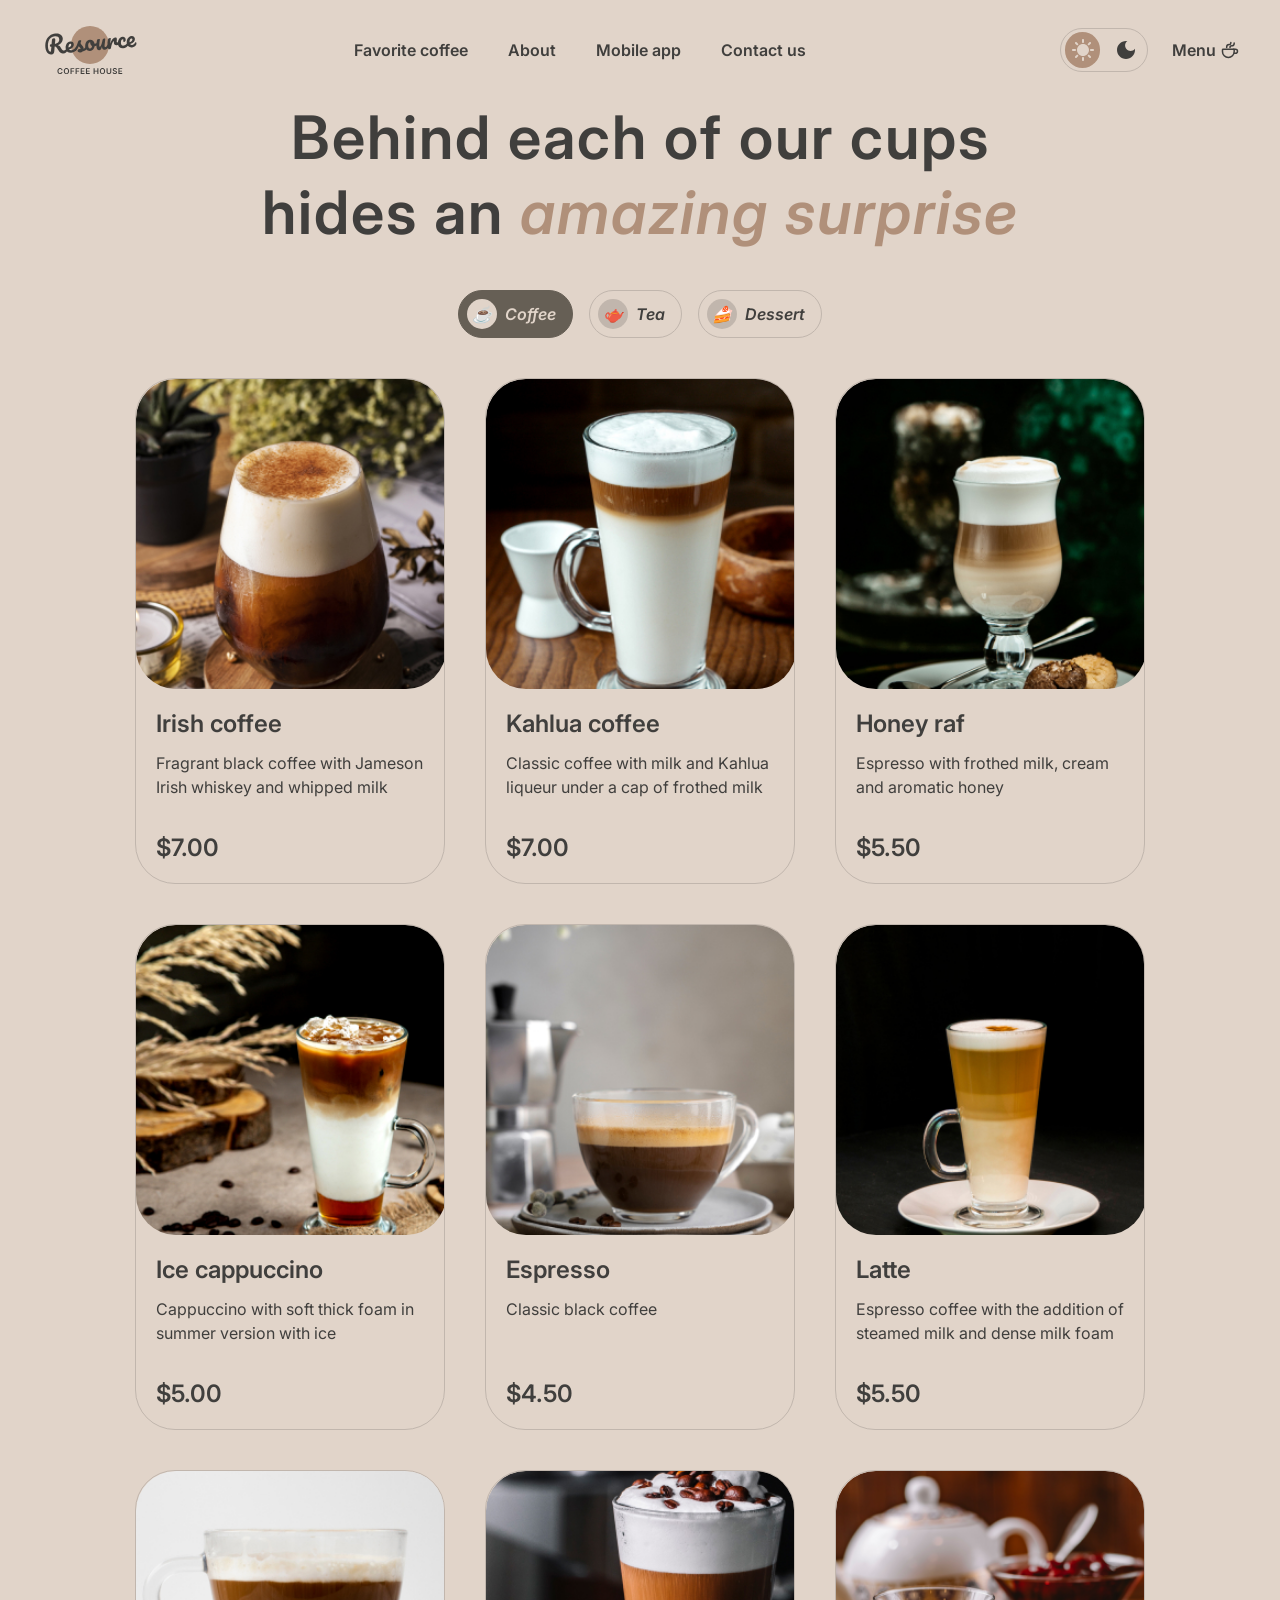
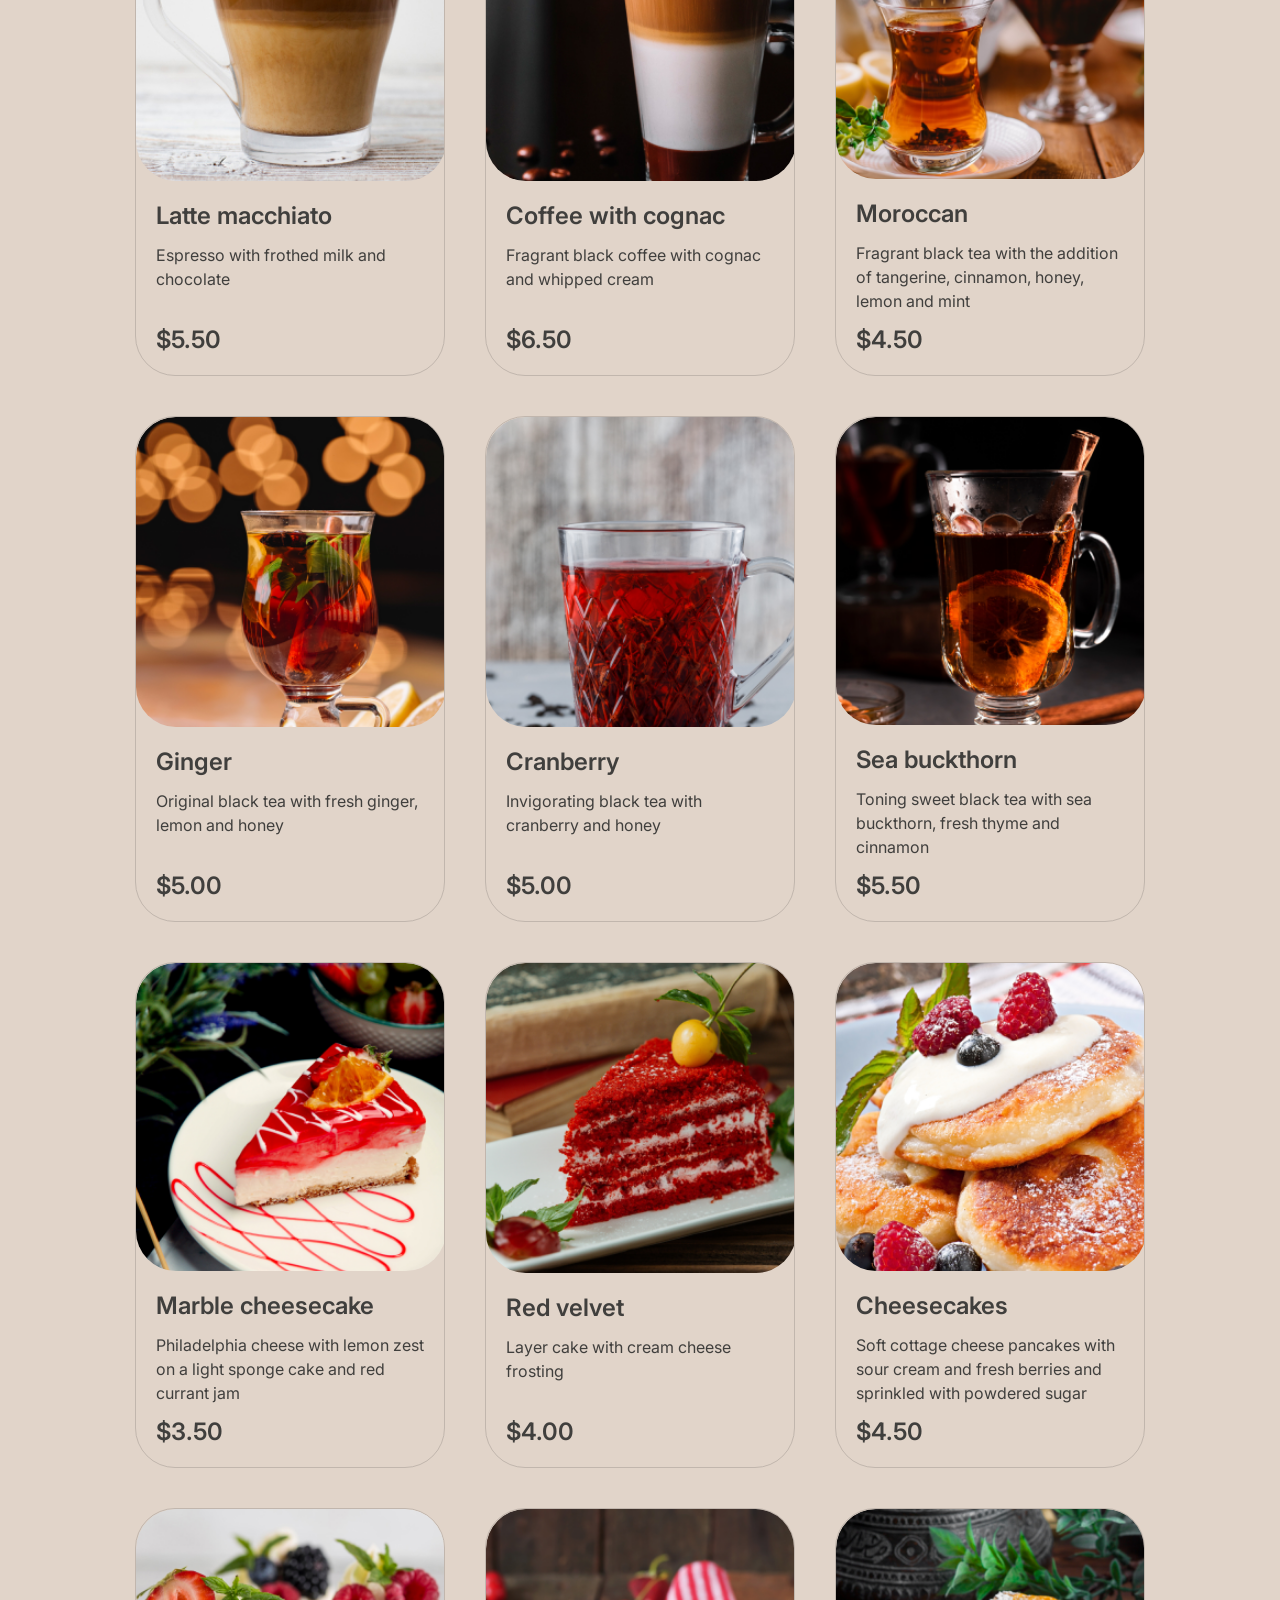
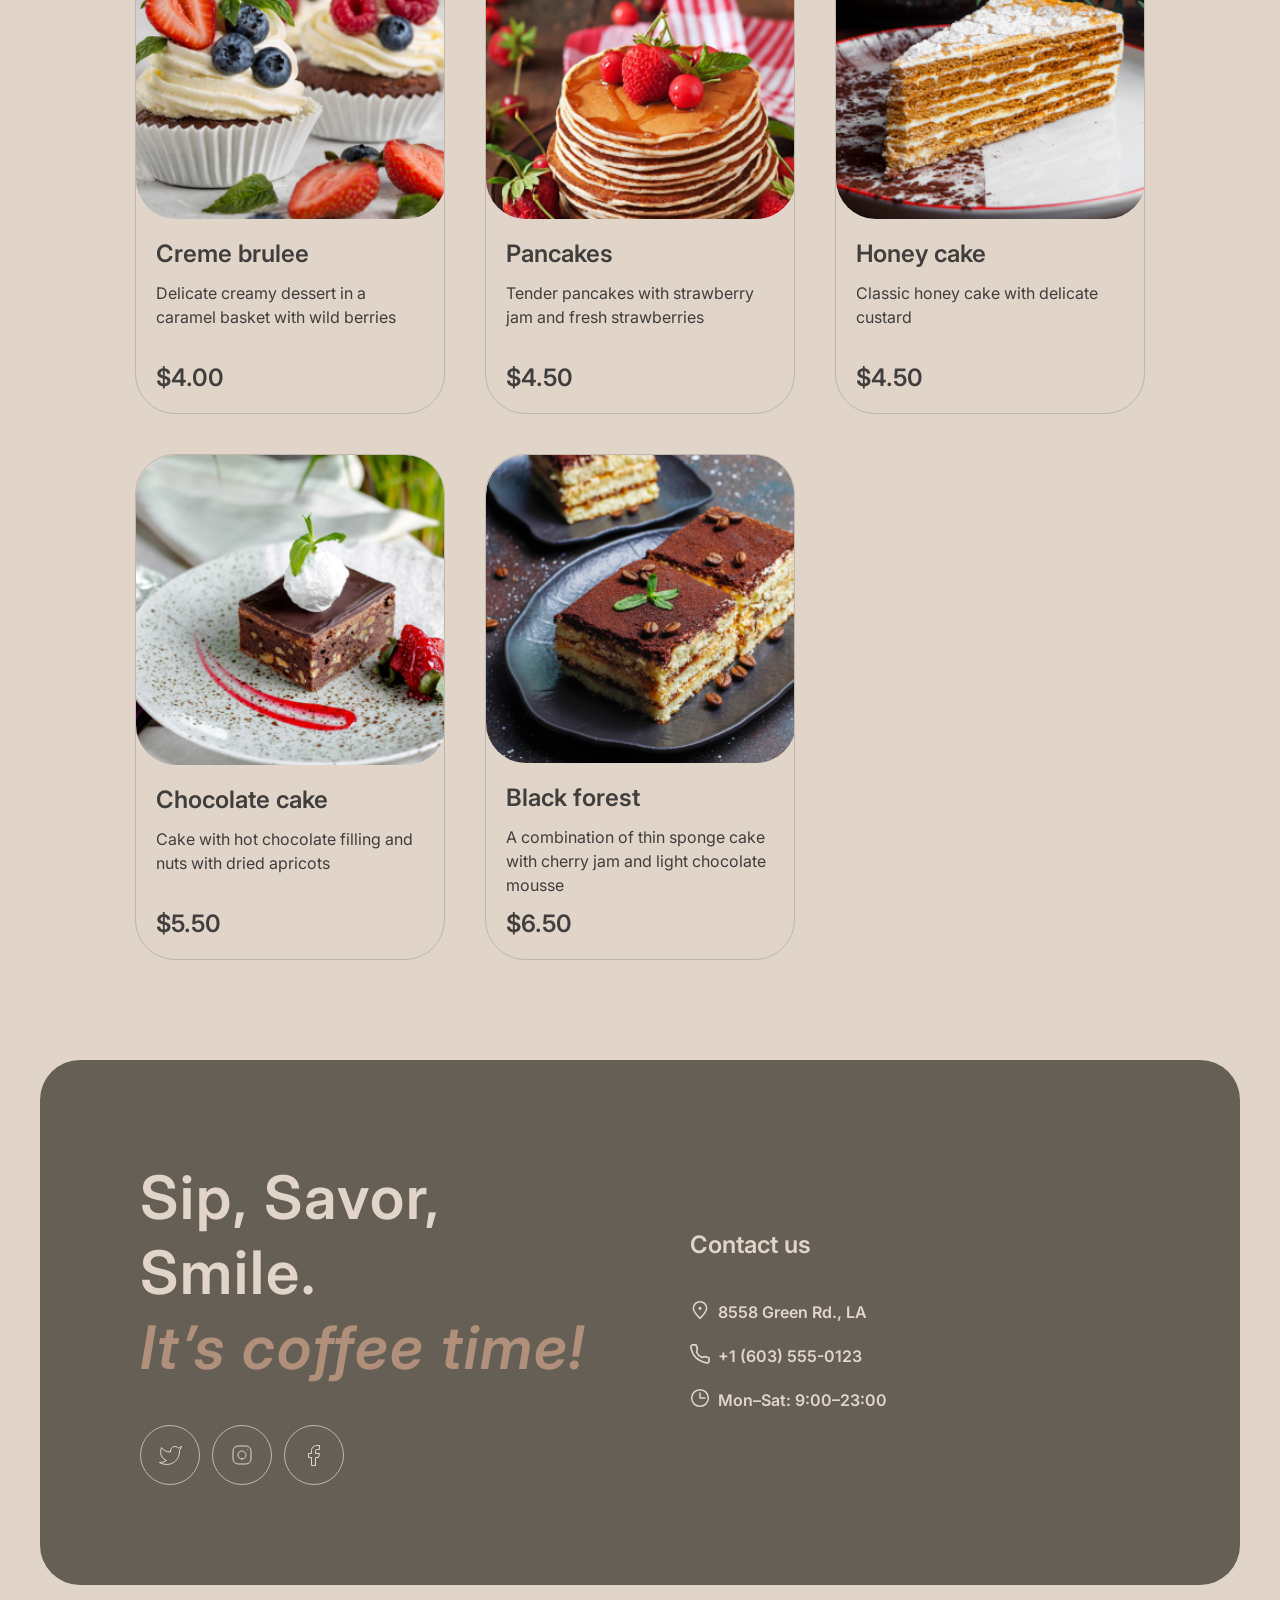
==== commit 7f039700: "feat: implement menu products loading from json" ====
--- a/menu.html
+++ b/menu.html
@@ -72,12 +72,31 @@
                         </svg>
                     </a>
                 </div>
-                <div class="burger-menu">
+                <div class="burger-menu-button">
                     <svg width="18" height="10" viewBox="0 0 18 10" fill="none" xmlns="http://www.w3.org/2000/svg">
-                        <path d="M0.75 0.75H16.75" stroke="#403F3D" stroke-width="1.5" stroke-linecap="round" stroke-linejoin="round"/>
-                        <path d="M0.75 8.75H16.75" stroke="#403F3D" stroke-width="1.5" stroke-linecap="round" stroke-linejoin="round"/>
+                        <path d="M0.75 0.75H16.75" stroke="currentColor" stroke-width="1.5" stroke-linecap="round" stroke-linejoin="round"/>
+                        <path d="M0.75 8.75H16.75" stroke="currentColor" stroke-width="1.5" stroke-linecap="round" stroke-linejoin="round"/>
                     </svg>
                 </div>
+            </div>
+            <div class="burger-menu">
+                <nav class="burger-menu-nav">
+                    <ul>
+                        <li><a class="burger-link" href="index.html#fav-coffee">Favorite coffee</a></li>
+                        <li><a class="burger-link" href="index.html#about">About</a></li>
+                        <li><a class="burger-link" href="index.html#mobile-app">Mobile app</a></li>
+                        <li><a class="burger-link" href="index.html#contacts-offer">Contact us</a></li>
+                    </ul>
+                </nav>
+                <a class="burger-coffee-menu" href="#">
+                    <p class="burger-link">Menu</p>
+                    <svg width="40" height="40" viewBox="0 0 20 20" fill="none" xmlns="http://www.w3.org/2000/svg">
+                        <path d="M14.167 9.76667V11.6667C14.167 14.8883 11.5553 17.5 8.33366 17.5C5.112 17.5 2.50033 14.8883 2.50033 11.6667V9.76667C2.50033 9.4353 2.76896 9.16667 3.10033 9.16667H13.567C13.8984 9.16667 14.167 9.4353 14.167 9.76667Z" stroke="currentColor" stroke-width="1.5" stroke-linecap="round" stroke-linejoin="round"/>
+                        <path d="M10.0003 7.50008C10.0003 6.66675 10.5956 5.83341 11.786 5.83341C13.101 5.83341 14.167 4.76743 14.167 3.45246V2.91675" stroke="currentColor" stroke-width="1.5" stroke-linecap="round" stroke-linejoin="round"/>
+                        <path d="M6.66634 7.5V7.08333C6.66634 5.70262 7.78563 4.58333 9.16634 4.58333C10.0868 4.58333 10.833 3.83714 10.833 2.91667V2.5" stroke="currentColor" stroke-width="1.5" stroke-linecap="round" stroke-linejoin="round"/>
+                        <path d="M13.333 9.16675H15.4163C16.5669 9.16675 17.4997 10.0995 17.4997 11.2501C17.4997 12.4007 16.5669 13.3334 15.4163 13.3334H14.1663" stroke="currentColor" stroke-width="1.5" stroke-linecap="round" stroke-linejoin="round"/>
+                    </svg>
+                </a>
             </div>
         </header>
         <main>
@@ -85,22 +104,22 @@
                 <div class="menu-offer">
                     <h2>Behind each of our cups hides an <span>amazing surprise</span></h2>
                     <div class="menu-tabs">
-                        <button class="active">
+                        <button class="active" data-tab="coffee">
                             <span class="tab-icon action">☕</span>
                             <span class="tab-text action">Coffee</span>
                         </button>
-                        <button>
+                        <button data-tab="tea">
                             <span class="tab-icon action">🫖</span>
                             <span class="tab-text action">Tea</span>
                         </button>
-                        <button>
+                        <button data-tab="dessert">
                             <span class="tab-icon action">🍰</span>
                             <span class="tab-text action">Dessert</span>
                         </button>
                     </div>
                 </div>
                 <div class="menu-grid">
-                    <div class="menu-item">
+                    <!-- <div class="menu-item" data-category="coffee">
                         <div class="menu-item-image">
                             <img src="images/coffee-1.jpg" alt="Irish coffee">
                         </div>
@@ -109,77 +128,7 @@
                             <p class="medium">Fragrant black coffee with Jameson Irish whiskey and whipped milk</p>
                             <h3 class="price">$7.00</h3>
                         </div>
-                    </div>
-                    <div class="menu-item">
-                        <div class="menu-item-image">
-                            <img src="images/coffee-2.jpg" alt="Kahlua coffee">
-                        </div>
-                        <div class="menu-item-description">
-                            <h3>Kahlua coffee</h3>
-                            <p class="medium">Classic coffee with milk and Kahlua liqueur under a cap of frothed milk</p>
-                            <h3 class="price">$7.00</h3>
-                        </div>
-                    </div>
-                    <div class="menu-item">
-                        <div class="menu-item-image">
-                            <img src="images/coffee-3.jpg" alt="Honey raf">
-                        </div>
-                        <div class="menu-item-description">
-                            <h3>Honey raf</h3>
-                            <p class="medium">Espresso with frothed milk, cream and aromatic honey</p>
-                            <h3 class="price">$5.50</h3>
-                        </div>
-                    </div>
-                    <div class="menu-item">
-                        <div class="menu-item-image">
-                            <img src="images/coffee-4.jpg" alt="Ice cappuccino">
-                        </div>
-                        <div class="menu-item-description">
-                            <h3>Ice cappuccino</h3>
-                            <p class="medium">Cappuccino with soft thick foam in summer version with ice</p>
-                            <h3 class="price">$5.00</h3>
-                        </div>
-                    </div>
-                    <div class="menu-item">
-                        <div class="menu-item-image">
-                            <img src="images/coffee-5.jpg" alt="Espresso">
-                        </div>
-                        <div class="menu-item-description">
-                            <h3>Espresso</h3>
-                            <p class="medium">Classic black coffee</p>
-                            <h3 class="price">$4.50</h3>
-                        </div>
-                    </div>
-                    <div class="menu-item">
-                        <div class="menu-item-image">
-                            <img src="images/coffee-6.jpg" alt="Latte">
-                        </div>
-                        <div class="menu-item-description">
-                            <h3>Latte</h3>
-                            <p class="medium">Espresso coffee with the addition of steamed milk and dense milk foam</p>
-                            <h3 class="price">$5.50</h3>
-                        </div>
-                    </div>
-                    <div class="menu-item">
-                        <div class="menu-item-image">
-                            <img src="images/coffee-7.jpg" alt="Latte macchiato">
-                        </div>
-                        <div class="menu-item-description">
-                            <h3>Latte macchiato</h3>
-                            <p class="medium">Espresso with frothed milk and chocolate</p>
-                            <h3 class="price">$5.50</h3>
-                        </div>
-                    </div>
-                    <div class="menu-item">
-                        <div class="menu-item-image">
-                            <img src="images/coffee-8.jpg" alt="Coffee with cognac">
-                        </div>
-                        <div class="menu-item-description">
-                            <h3>Coffee with cognac</h3>
-                            <p class="medium">Fragrant black coffee with cognac and whipped cream</p>
-                            <h3 class="price">$6.50</h3>
-                        </div>
-                    </div>
+                    </div> -->
                 </div>
                 <button class="load-more">
                     <img src="images/refresh.svg" alt="refresh icon">
@@ -229,5 +178,7 @@
         </footer>
     </div>
     <script src="js/theme-switch.js"></script>
+    <script src="js/burger-menu.js"></script>
+    <script src="js/menu-loader.js"></script>
 </body>
 </html>
--- a/css/general.css
+++ b/css/general.css
@@ -201,8 +201,35 @@
     height: 28px;
 }
 
+.burger-menu-button {
+    display: none;
+
+    align-items: center;
+    justify-content: center;
+
+    width: 44px;
+    height: 44px;
+
+    border-radius: 100px;
+}
+
 .burger-menu {
-    display: none;
+    visibility: hidden;
+    left: 0;
+    transition: transform 0.3s ease;
+
+    display: flex;
+    flex-direction: column;
+    justify-content: center;
+    gap: 100px;
+
+    position: absolute;
+    top: 80px;
+    z-index: 1000;
+
+    padding: 0 40px;
+    height: calc(100vh - 80px);
+    width: 100%;
 }
 /* End of Header Styles */
 
@@ -269,16 +296,52 @@
 /* End of Footer Styles */
 
 @media (max-width: 768px) {
+    body.no-scroll {
+        overflow: hidden;
+    }
+
     /* Responsive Header Styles */
-    .burger-menu {
+    .burger-menu-button {
         display: flex;
+    }
+
+    .burger-menu-button svg path {
+        transition: transform 0.3s ease;
+    }
+    .burger-menu-button.active path:nth-child(1) {
+        transform-origin: 8.75px 0.75px;
+        transform: translateY(4px) rotate(45deg);
+    }
+    .burger-menu-button.active path:nth-child(2) {
+        transform-origin: 8.75px 8.75px;
+        transform: translateY(-4px) rotate(-45deg);
+    }
+
+    .burger-menu.active {
+        visibility: visible;
+        left: 50%;
+        transform: translateX(-50%);
+    }
+
+    .burger-menu.active nav {
+        display: flex;
+        flex-direction: column;
+    }
+
+    .burger-menu.active ul {
+        display: flex;
+        flex-direction: column;
         align-items: center;
+        gap: 60px;
+
+        list-style-type: none;
+    }
+
+    .burger-coffee-menu {
+        display: flex;
         justify-content: center;
-
-        width: 44px;
-        height: 44px;
-
-        border-radius: 100px;
+        align-items: center;
+        gap: 20px;
     }
 
     .theme-switch {
--- a/css/theme-switch.css
+++ b/css/theme-switch.css
@@ -35,8 +35,12 @@
     color: var(--text-primary);
 }
 
+body.light-theme .burger-menu-button {
+    border: 1px solid var(--border-inverse);
+}
+
 body.light-theme .burger-menu {
-    border: 1px solid var(--border-inverse);
+    background-color: var(--bg-page);
 }
 
 body.light-theme .hero {
@@ -114,8 +118,12 @@
     color: var(--dark-text-primary);
 }
 
+body.dark-theme .burger-menu-button {
+    border: 1px solid var(--dark-border-inverse);
+}
+
 body.dark-theme .burger-menu {
-    border: 1px solid var(--dark-border-inverse);
+    background-color: var(--dark-bg-page);
 }
 
 body.dark-theme .hero {
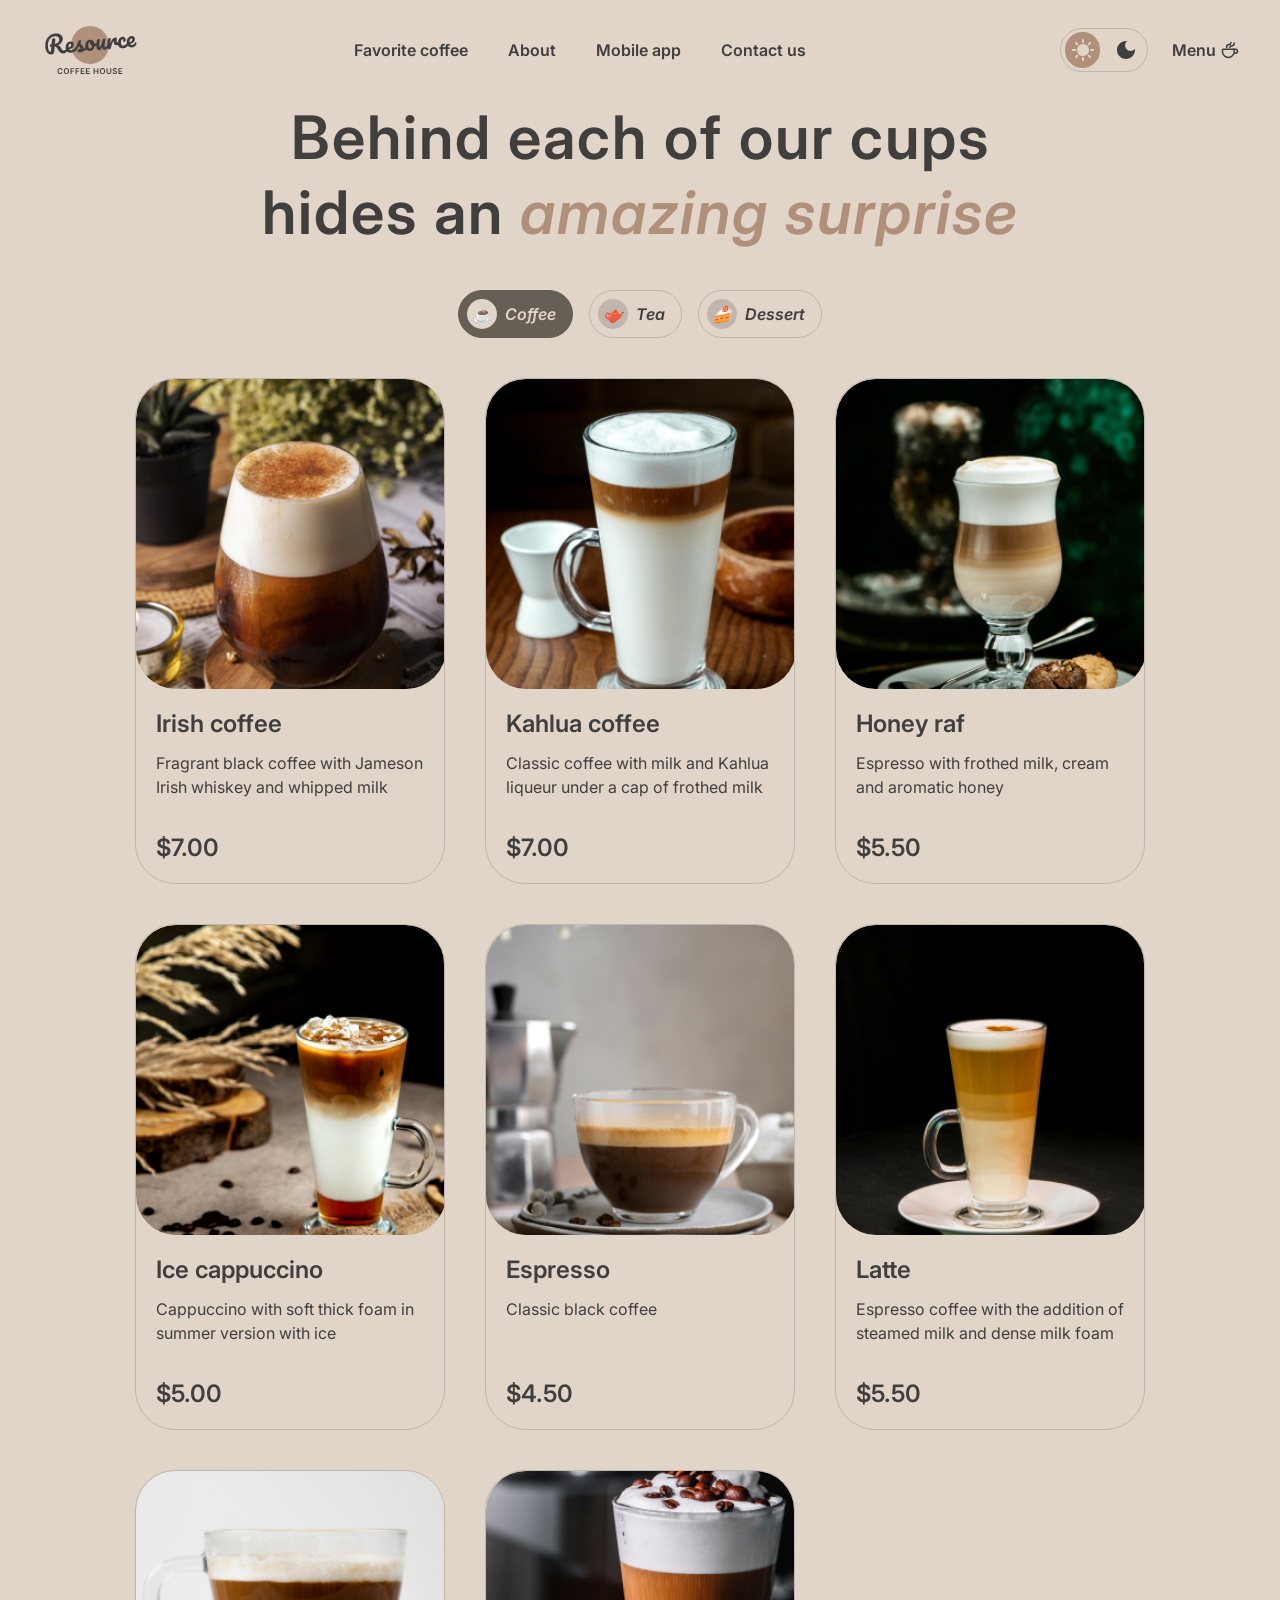
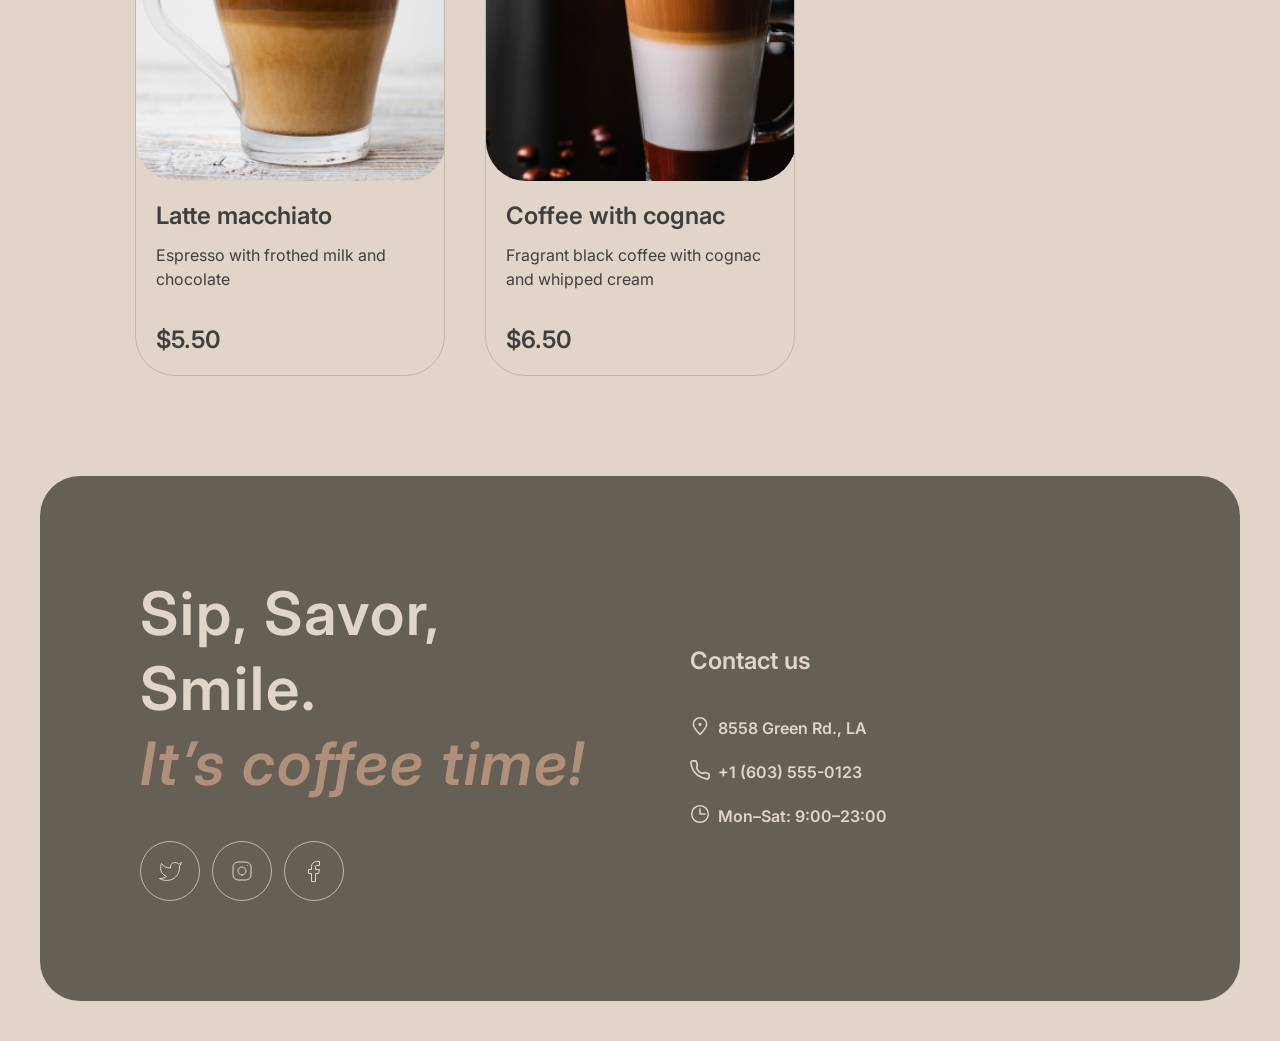
==== commit e1c103ce: "feat: implement menu category switcher" ====
--- a/menu.html
+++ b/menu.html
@@ -180,5 +180,6 @@
     <script src="js/theme-switch.js"></script>
     <script src="js/burger-menu.js"></script>
     <script src="js/menu-loader.js"></script>
+    <script src="js/menu-tab-switch.js"></script>
 </body>
 </html>
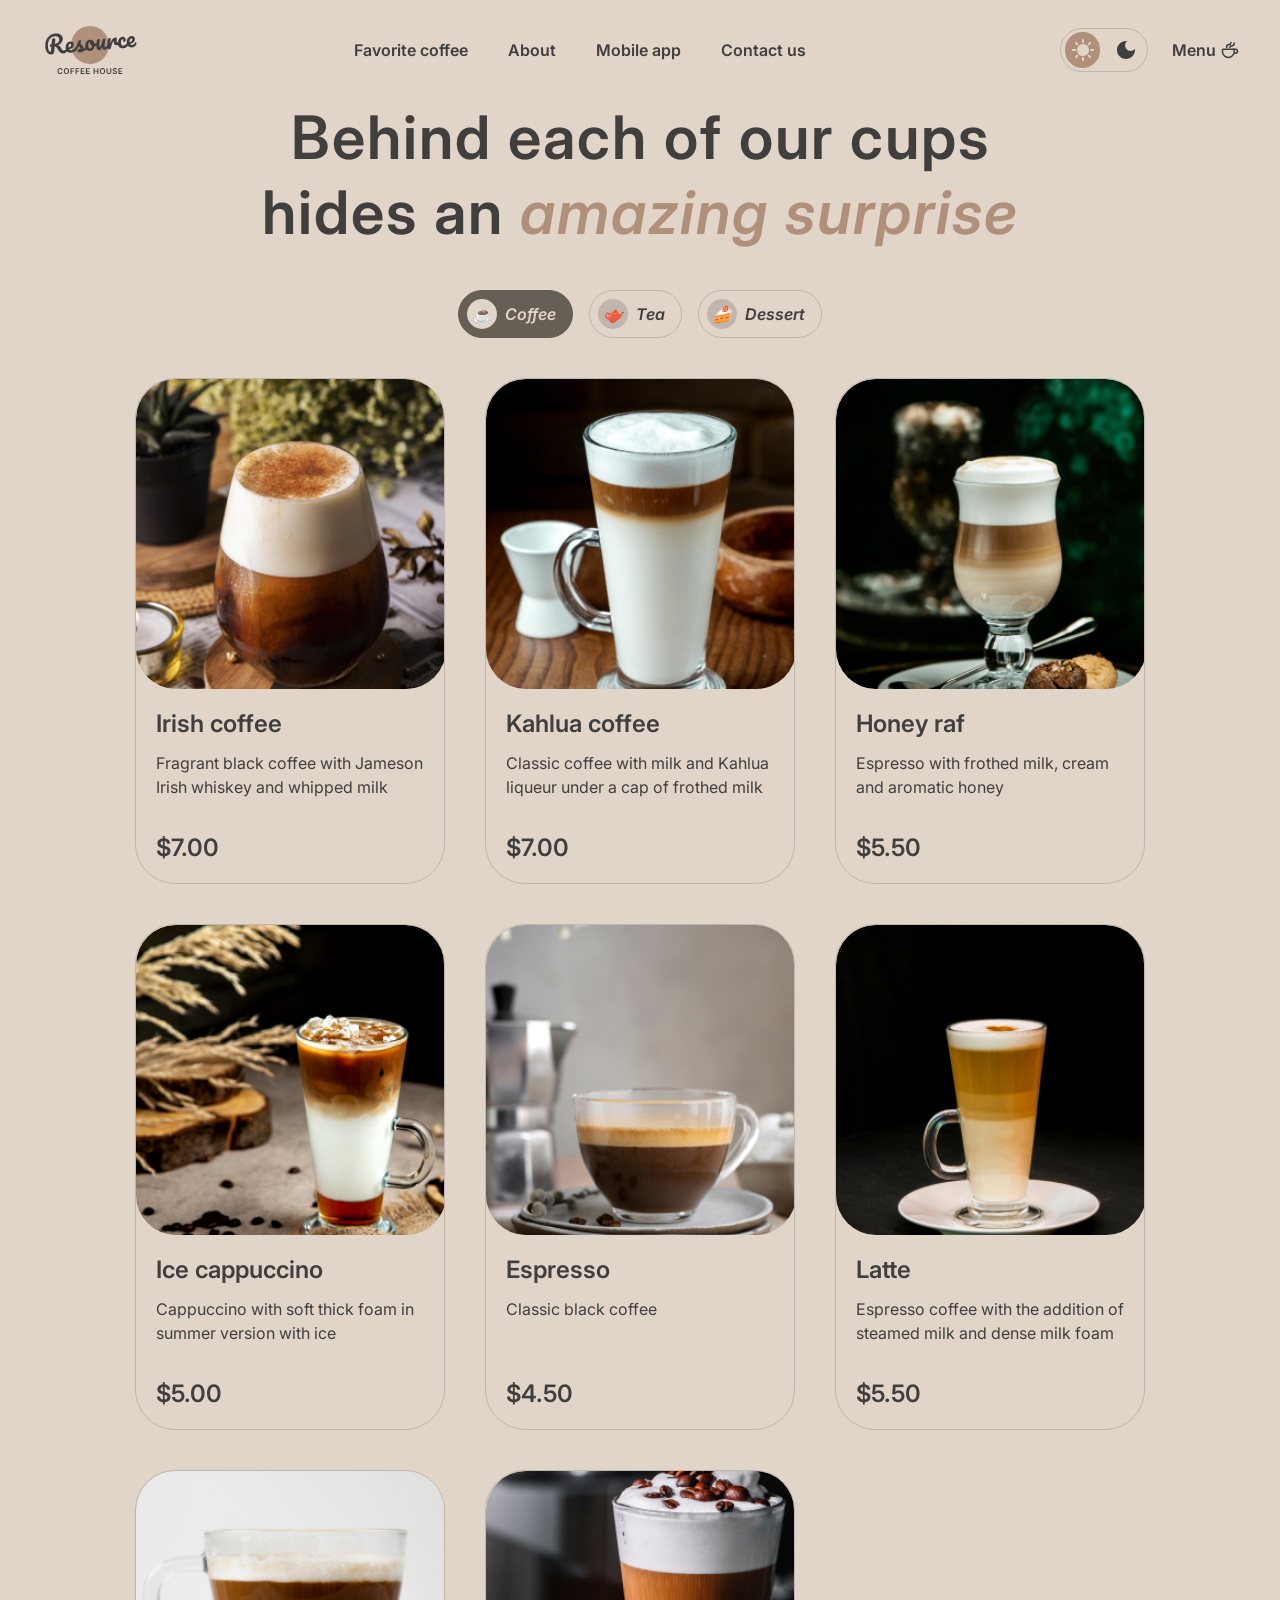
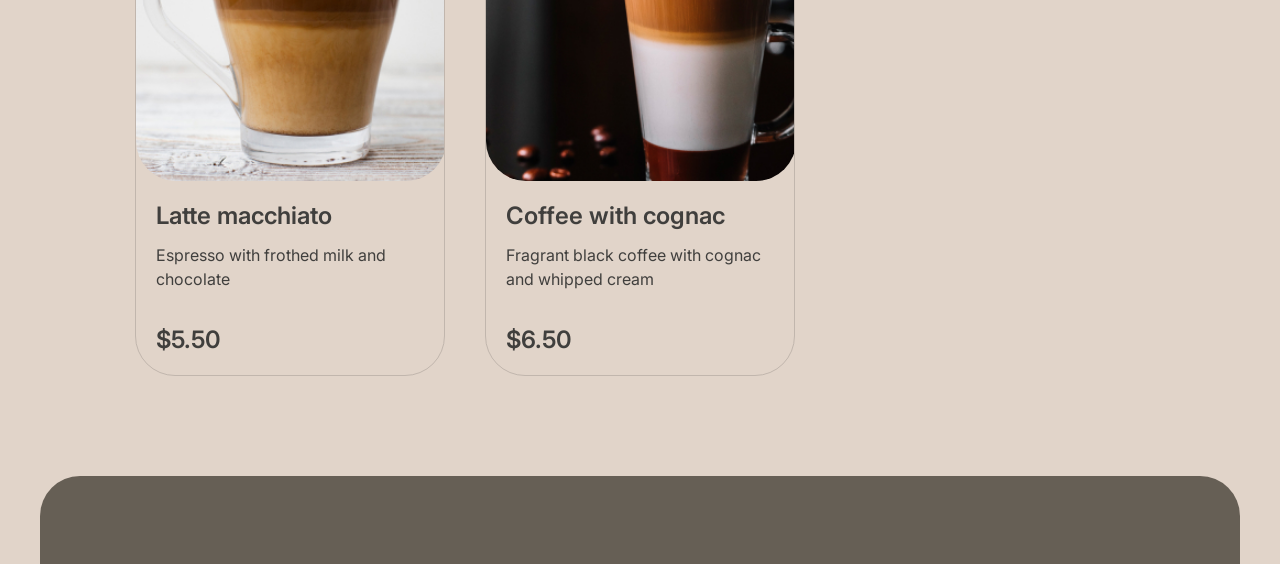
==== commit 65d83d31: "feat: implement load more button" ====
--- a/menu.html
+++ b/menu.html
@@ -131,7 +131,10 @@
                     </div> -->
                 </div>
                 <button class="load-more">
-                    <img src="images/refresh.svg" alt="refresh icon">
+                    <svg width="24" height="24" viewBox="0 0 24 24" fill="none" xmlns="http://www.w3.org/2000/svg">
+                        <path d="M21.8883 13.5C21.1645 18.3113 17.013 22 12 22C6.47715 22 2 17.5228 2 12C2 6.47715 6.47715 2 12 2C16.1006 2 19.6248 4.46819 21.1679 8" stroke="currentColor" stroke-linecap="round" stroke-linejoin="round"/>
+                        <path d="M17 8H21.4C21.7314 8 22 7.73137 22 7.4V3" stroke="currentColor" stroke-linecap="round" stroke-linejoin="round"/>
+                    </svg>
                 </button>
             </section>
         </main>
@@ -180,6 +183,6 @@
     <script src="js/theme-switch.js"></script>
     <script src="js/burger-menu.js"></script>
     <script src="js/menu-loader.js"></script>
-    <script src="js/menu-tab-switch.js"></script>
+    <script src="js/menu-actions.js"></script>
 </body>
 </html>
--- a/css/menu.css
+++ b/css/menu.css
@@ -68,6 +68,10 @@
     border-radius: 40px;
 }
 
+.menu-item.inactive {
+    display: none;
+}
+
 .menu-item-image {
     width: 310px;
     height: 310px;
@@ -94,17 +98,13 @@
     margin-top: auto;
 }
 
-.load-more {
+.load-more.inactive {
     display: none;
 }
 
 @media (max-width: 768px) {
     .menu-grid {
         padding: 0 14px;
-    }
-
-    .menu-item:nth-child(n + 5) {
-        display: none;
     }
 
     .load-more {
--- a/css/theme-switch.css
+++ b/css/theme-switch.css
@@ -52,12 +52,12 @@
     color: var(--text-primary);
 }
 
-body.light-theme .prev, body.light-theme .next {
+body.light-theme .prev, body.light-theme .next, body.light-theme .load-more {
     border: 1px solid var(--border-inverse);
     background-color: var(--bg-page);
 }
 
-body.light-theme .prev > svg, body.light-theme .next > svg {
+body.light-theme .prev > svg, body.light-theme .next > svg, body.light-theme .load-more > svg {
     color: var(--text-primary);
 }
 
@@ -135,12 +135,12 @@
     color: var(--dark-text-primary);
 }
 
-body.dark-theme .prev, body.dark-theme .next {
+body.dark-theme .prev, body.dark-theme .next, body.dark-theme .load-more {
     border: 1px solid var(--dark-border-inverse);
     background-color: var(--dark-bg-page);
 }
 
-body.dark-theme .prev > svg, body.dark-theme .next > svg {
+body.dark-theme .prev > svg, body.dark-theme .next > svg, body.dark-theme .load-more > svg {
     color: var(--dark-text-primary);
 }
 
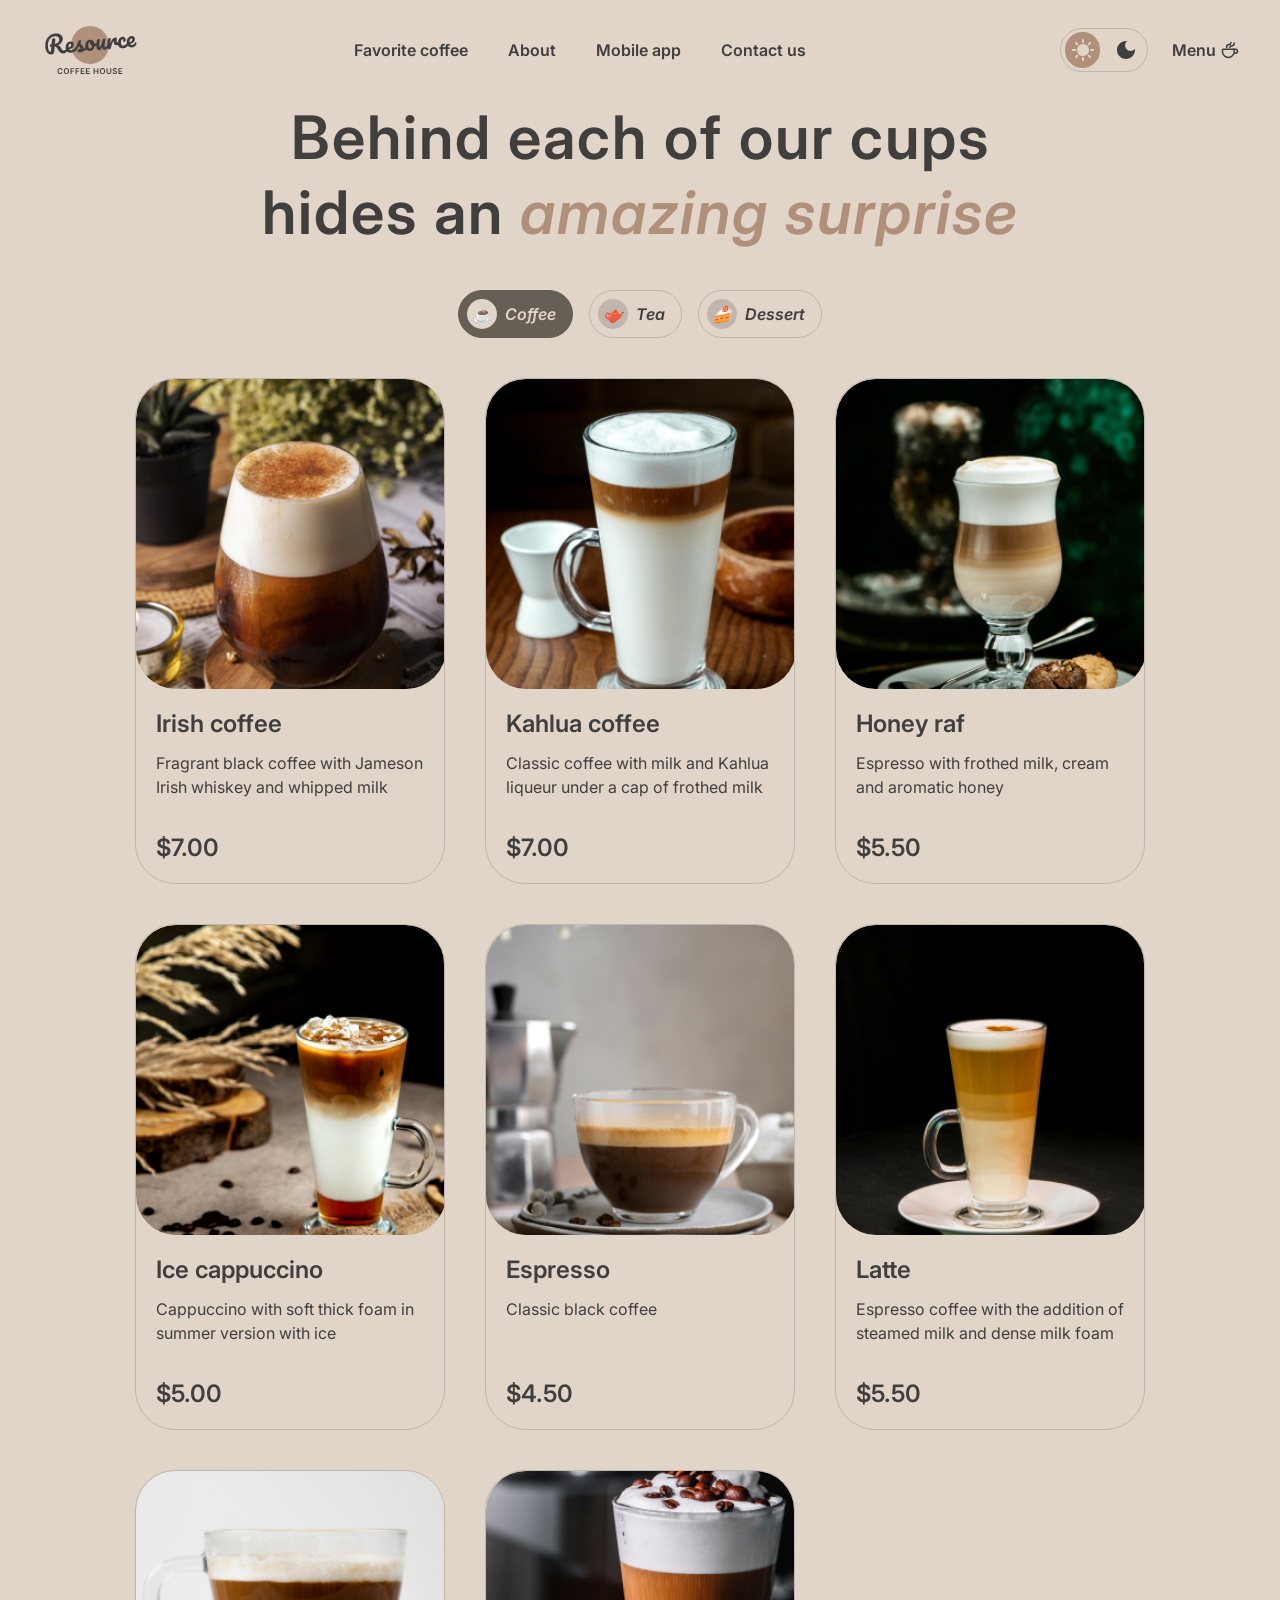
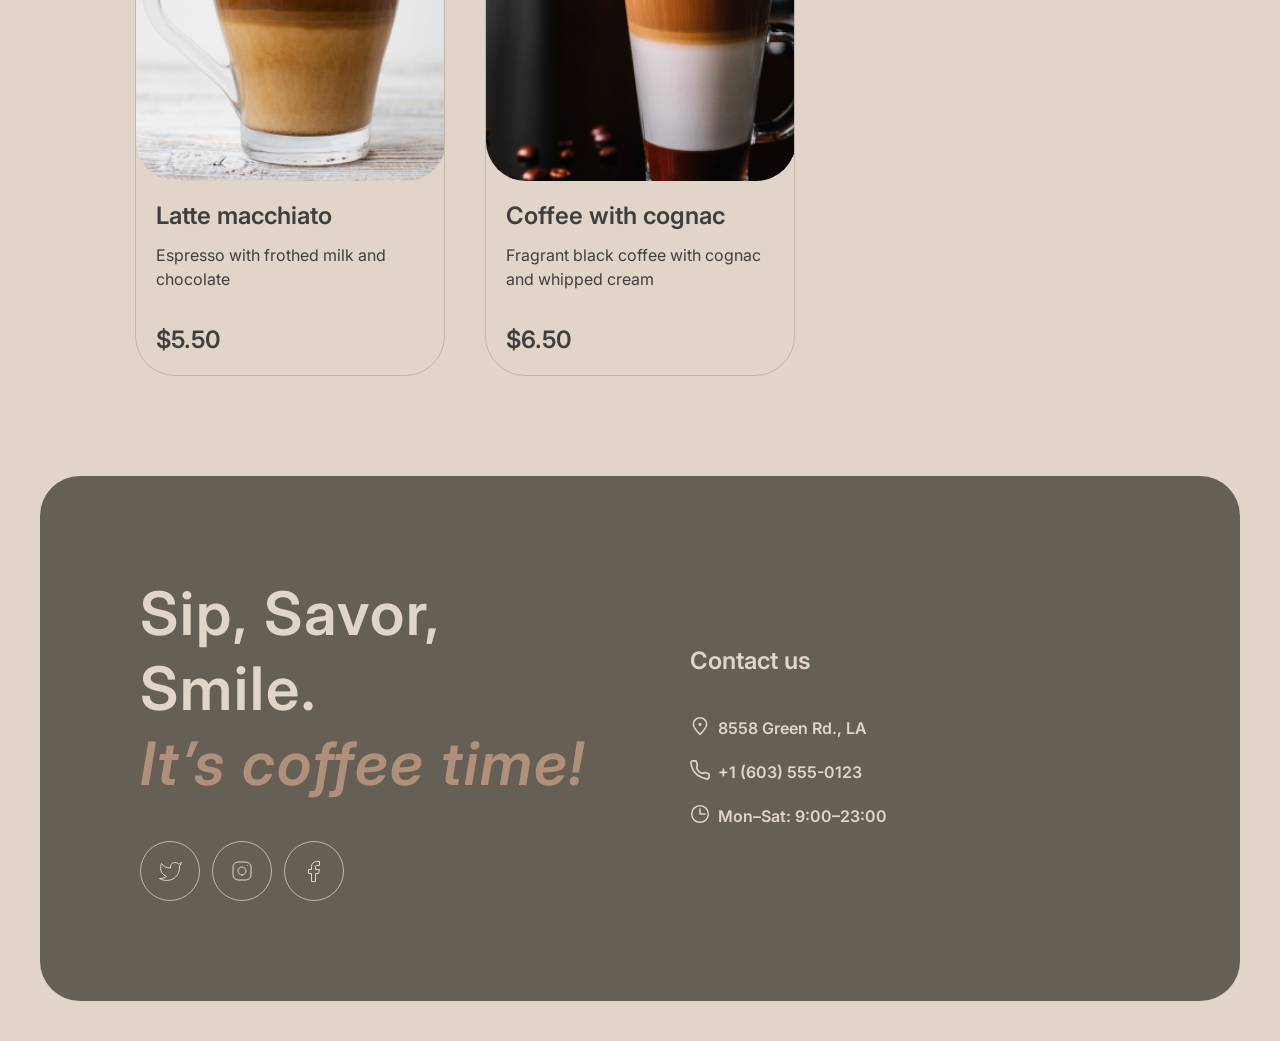
==== commit 3f3e8ee4: "feat: implement modal for menu items" ====
--- a/menu.html
+++ b/menu.html
@@ -137,6 +137,73 @@
                     </svg>
                 </button>
             </section>
+            <div class="modal-overlay">
+                <div class="menu-item-modal">
+                    <div class="modal-image">
+                        <img src="images/coffee-1.jpg" alt="Irish coffee">
+                    </div>
+                    <div class="modal-description">
+                        <div class="modal-title">
+                            <h3>Irish coffee</h3>
+                            <p class="medium">Fragrant black coffee with Jameson Irish whiskey and whipped milk</p>
+                        </div>
+                        <div class="modal-size">
+                            <p class="medium">Size</p>
+                            <div class="modal-size-tabs">
+                                <div class="modal-size-tab active" data-value="small" data-cost="0.00">
+                                    <p class="marker action">S</p>
+                                    <p class="size action">200 ml</p>
+                                </div>
+                                <div class="modal-size-tab" data-value="medium" data-cost="0.50">
+                                    <p class="marker action">M</p>
+                                    <p class="size action">300 ml</p>
+                                </div>
+                                <div class="modal-size-tab" data-value="large" data-cost="1.00">
+                                    <p class="marker action">L</p>
+                                    <p class="size action">400 ml</p>
+                                </div>
+                            </div>
+                        </div>
+                        <div class="modal-additives">
+                            <p class="medium">Additives</p>
+                            <div class="modal-additives-tabs">
+                                <div class="modal-additives-tab" data-value="sugar" data-cost="0.50">
+                                    <p class="marker action">1</p>
+                                    <p class="additive action">Sugar</p>
+                                </div>
+                                <div class="modal-additives-tab" data-value="cinnamon" data-cost="0.50">
+                                    <p class="marker action">2</p>
+                                    <p class="additive action">Cinnamon</p>
+                                </div>
+                                <div class="modal-additives-tab" data-value="syrup" data-cost="0.50">
+                                    <p class="marker action">3</p>
+                                    <p class="additive action">Syrup</p>
+                                </div>
+                            </div>
+                        </div>
+                        <div class="modal-total">
+                            <h3>Total:</h3>
+                            <h3 class="price">$7.00</h3>
+                        </div>
+                        <div class="modal-alert">
+                            <svg width="16" height="16" viewBox="0 0 16 16" fill="none" xmlns="http://www.w3.org/2000/svg">
+                                <g clip-path="url(#clip0_147811_7611)">
+                                    <path d="M8 7.66663V11" stroke="currentColor" stroke-linecap="round" stroke-linejoin="round"/>
+                                    <path d="M8 5.00667L8.00667 4.99926" stroke="currentColor" stroke-linecap="round" stroke-linejoin="round"/>
+                                    <path d="M8.00016 14.6667C11.6821 14.6667 14.6668 11.6819 14.6668 8.00004C14.6668 4.31814 11.6821 1.33337 8.00016 1.33337C4.31826 1.33337 1.3335 4.31814 1.3335 8.00004C1.3335 11.6819 4.31826 14.6667 8.00016 14.6667Z" stroke="currentColor" stroke-linecap="round" stroke-linejoin="round"/>
+                                </g>
+                                <defs>
+                                    <clipPath id="clip0_147811_7611">
+                                        <rect width="16" height="16" fill="white"/>
+                                    </clipPath>
+                                </defs>
+                            </svg>
+                            <p class="caption">The cost is not final. Download our mobile app to see the final price and place your order. Earn loyalty points and enjoy your favorite coffee with up to 20% discount.</p>
+                        </div>
+                        <button class="modal-close action">Close</button>
+                    </div>
+                </div>
+            </div>
         </main>
         <footer>
             <div id="contacts-offer" class="contacts-offer">
@@ -184,5 +251,6 @@
     <script src="js/burger-menu.js"></script>
     <script src="js/menu-loader.js"></script>
     <script src="js/menu-actions.js"></script>
+    <script src="js/menu-modal.js"></script>
 </body>
 </html>
--- a/css/general.css
+++ b/css/general.css
@@ -122,6 +122,10 @@
     flex-direction: column;
     padding: 20px 40px 40px;
 }
+
+body.no-scroll {
+    overflow: hidden;
+}
 /* End of Container Styles */
 
 /* Header Styles */
@@ -296,10 +300,6 @@
 /* End of Footer Styles */
 
 @media (max-width: 768px) {
-    body.no-scroll {
-        overflow: hidden;
-    }
-
     /* Responsive Header Styles */
     .burger-menu-button {
         display: flex;
--- a/css/menu.css
+++ b/css/menu.css
@@ -96,6 +96,119 @@
 
 .price {
     margin-top: auto;
+}
+
+.modal-overlay {
+    display: none;
+}
+
+.modal-overlay.active {
+    display: flex;
+    align-items: center;
+    justify-content: center;
+    position: fixed;
+    top: 0;
+    left: 0;
+    width: 100%;
+    height: 100%;
+}
+
+.menu-item-modal {
+    display: none;
+}
+
+.menu-item-modal.active {
+    display: flex;
+
+    max-width: 800px;
+    width: 100%;
+
+    border-radius: 40px;
+    padding: 16px;
+}
+
+.modal-image {
+    width: 310px;
+    height: 310px;
+    border-radius: 40px;
+    overflow: hidden;
+    flex-shrink: 0;
+}
+
+.modal-image img {
+    width: 100%;
+    height: 100%;
+    object-fit: cover;
+}
+
+.modal-description {
+    display: flex;
+    flex-direction: column;
+    padding-left: 20px;
+    gap: 20px;
+}
+
+.modal-title {
+    display: flex;
+    flex-direction: column;
+    gap: 12px;
+}
+
+.modal-size, .modal-additives {
+    display: flex;
+    flex-direction: column;
+    gap: 8px;
+}
+
+.modal-size-tabs, .modal-additives-tabs {
+    display: flex;
+    flex-wrap: wrap;
+    gap: 8px;
+}
+
+.modal-size-tab, .modal-additives-tab {
+    display: flex;
+    align-items: center;
+    gap: 8px;
+
+    border-radius: 100px;
+    padding: 8px 16px 8px 8px;
+
+    cursor: pointer;
+}
+
+.modal-size-tab .marker, .modal-additives-tab .marker {
+    display: flex;
+    align-items: center;
+    justify-content: center;
+    width: 30px;
+    height: 30px;
+    border-radius: 100px;
+}
+
+.modal-total {
+    display: flex;
+    justify-content: space-between;
+    gap: 20px;
+}
+
+.modal-alert {
+    display: flex;
+    gap: 8px;
+    padding: 12px 0;
+}
+
+.modal-alert svg {
+    flex-shrink: 0;
+}
+
+.modal-close {
+    display: flex;
+    align-items: center;
+    justify-content: center;
+
+    border-radius: 100px;
+    padding: 10px 78px;
 }
 
 .load-more.inactive {
@@ -119,6 +232,16 @@
     }
 }
 
+@media (max-width: 576px) {
+    .modal-image {
+        display: none;
+    }
+
+    .modal-description {
+        padding-left: 0;
+    }
+}
+
 @media (max-width: 380px) {
     .menu-tabs {
         gap: 8px;
--- a/css/hover.css
+++ b/css/hover.css
@@ -60,7 +60,23 @@
     }
     body.light-theme .menu-tabs button:hover .tab-icon {
         background-color: var(--bg-page);
-    }    
+    }
+    
+    body.light-theme .modal-size-tab:hover, body.light-theme .modal-additives-tab:hover {
+        background-color: var(--bg-container);
+        border: 1px solid var(--border-inverse);
+        color: var(--text-inverse);
+    }   
+    body.light-theme .modal-size-tab:hover .marker, body.light-theme .modal-additives-tab:hover .marker {
+        background-color: var(--bg-page);
+        color: var(--text-primary);
+    }      
+
+    body.light-theme .modal-close:hover {
+        background-color: var(--bg-container);
+        border: 1px solid var(--border-inverse);
+        color: var(--text-inverse);
+    }
     /* End of hover styles for light and dark themes */
 
     /* Hover styles for dark theme */
@@ -117,5 +133,21 @@
     body.dark-theme .menu-tabs button:hover .tab-icon {
         background-color: var(--dark-bg-page);
     }
+
+    body.dark-theme .modal-size-tab:hover, body.dark-theme .modal-additives-tab:hover {
+        background-color: var(--dark-bg-container);
+        border: 1px solid var(--dark-border-inverse);
+        color: var(--dark-text-inverse);
+    }   
+    body.dark-theme .modal-size-tab:hover .marker, body.dark-theme .modal-additives-tab:hover .marker {
+        background-color: var(--dark-bg-page);
+        color: var(--dark-text-primary);
+    }  
+
+    body.dark-theme .modal-close:hover {
+        background-color: var(--dark-bg-container);
+        border: 1px solid var(--dark-border-inverse);
+        color: var(--dark-text-inverse);
+    }
     /* End of hover styles for dark theme */
 }
--- a/css/theme-switch.css
+++ b/css/theme-switch.css
@@ -81,6 +81,44 @@
     fill: var(--text-primary);
 }
 
+body.light-theme .modal-overlay {
+    background-color: var(--bg-overlay);
+}
+
+body.light-theme .menu-item-modal {
+    background-color: var(--bg-page);
+    color: var(--text-primary);
+}
+
+body.light-theme .modal-size-tab, body.light-theme .modal-additives-tab {
+    background-color: var(--bg-page);
+    border: 1px solid var(--border-primary);
+    color: var(--text-primary);
+}
+body.light-theme .modal-size-tab.active, body.light-theme .modal-additives-tab.active {
+    background-color: var(--bg-container);
+    border: 1px solid var(--border-inverse);
+    color: var(--text-inverse);
+}
+body.light-theme .modal-size-tab .marker, body.light-theme .modal-additives-tab .marker {
+    background-color: var(--bg-container);
+    color: var(--text-inverse);
+}
+body.light-theme .modal-size-tab.active .marker, body.light-theme .modal-additives-tab.active .marker {
+    background-color: var(--bg-page);
+    color: var(--text-primary);
+}
+
+body.light-theme .modal-alert {
+    border-top: 1px solid var(--border-primary);
+}
+
+body.light-theme .modal-close {
+    background-color: var(--bg-page);
+    border: 1px solid var(--border-primary);
+    color: var(--text-primary);
+}
+
 body.light-theme footer {
     background-color: var(--bg-container);
     color: var(--text-inverse);
@@ -164,6 +202,44 @@
     fill: var(--dark-text-primary);
 }
 
+body.dark-theme .modal-overlay {
+    background-color: var(--bg-overlay);
+}
+
+body.dark-theme .menu-item-modal {
+    background-color: var(--dark-bg-page);
+    color: var(--dark-text-primary);
+}
+
+body.dark-theme .modal-size-tab, body.dark-theme .modal-additives-tab {
+    background-color: var(--dark-bg-page);
+    border: 1px solid var(--dark-border-primary);
+    color: var(--dark-text-primary);
+}
+body.dark-theme .modal-size-tab.active, body.dark-theme .modal-additives-tab.active {
+    background-color: var(--dark-bg-container);
+    border: 1px solid var(--dark-border-inverse);
+    color: var(--dark-text-inverse);
+}
+body.dark-theme .modal-size-tab .marker, body.dark-theme .modal-additives-tab .marker {
+    background-color: var(--dark-bg-container);
+    color: var(--dark-text-inverse);
+}
+body.dark-theme .modal-size-tab.active .marker, body.dark-theme .modal-additives-tab.active .marker {
+    background-color: var(--dark-bg-page);
+    color: var(--dark-text-primary);
+}
+
+body.dark-theme .modal-alert {
+    border-top: 1px solid var(--dark-border-primary);
+}
+
+body.dark-theme .modal-close {
+    background-color: var(--dark-bg-page);
+    border: 1px solid var(--dark-border-primary);
+    color: var(--dark-text-primary);
+}
+
 body.dark-theme footer {
     background-color: var(--dark-bg-container);
     color: var(--dark-text-inverse);
